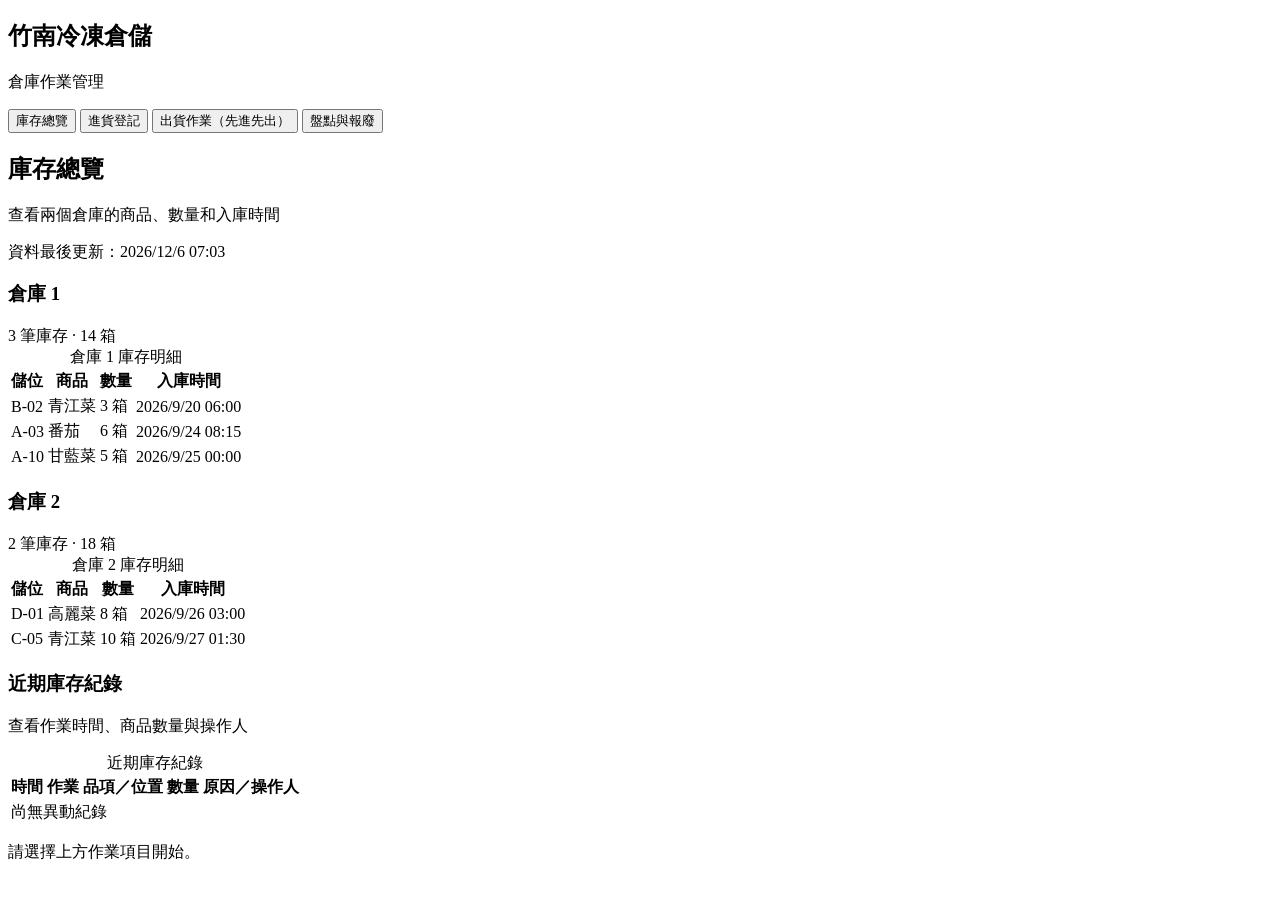
==== fronted/index.html @ 2fd6a646 "fronted1" ====
<!DOCTYPE html>
<html lang="zh-Hant">
<head>
    <meta charset="UTF-8">
    <meta name="viewport" content="width=device-width, initial-scale=1.0">
    <meta name="description" content="竹南冷凍倉儲系統">
    <title>竹南冷凍倉儲系統</title>
    <link rel="stylesheet" href="style.css">
    <script src="app.js" defer></script>
</head>
<body>

    <div>
        <!-- 側邊欄導覽 -->
        <aside aria-label="系統側邊欄">
            <div>
                <h1>竹南冷凍倉儲</h1>
                <p>倉庫作業管理</p>
            </div>
            
            <nav aria-label="主要導覽">
                <button type="button" class="nav-button" data-tab="dashboard" aria-current="page">庫存總覽</button>
                <button type="button" class="nav-button" data-tab="inbound">進貨登記</button>
                <button type="button" class="nav-button" data-tab="outbound">出貨作業（先進先出）</button>
                <button type="button" class="nav-button" data-tab="inventory">盤點與報廢</button>
            </nav>
        </aside>

        <!-- 主要內容區 -->
        <main>
            <!-- 1. 庫存總覽頁面 -->
            <section id="dashboard" class="tab-content" aria-labelledby="dashboard-title">
                <header>
                    <div>
                        <h2 id="dashboard-title">庫存總覽</h2>
                        <p>查看兩個倉庫的商品、數量和入庫時間</p>
                    </div>
                    <p>資料最後更新：<time id="last-updated"></time></p>
                </header>

                <div>
                    <!-- 倉庫 1 -->
                    <section aria-labelledby="warehouse1-title">
                        <div>
                            <h3 id="warehouse1-title">倉庫 1</h3>
                            <span id="warehouse1-summary"></span>
                        </div>
                        <div>
                            <table>
                                <caption class="sr-only">倉庫 1 庫存明細</caption>
                                <thead>
                                    <tr>
                                        <th scope="col">儲位</th>
                                        <th scope="col">商品</th>
                                        <th scope="col">數量</th>
                                        <th scope="col">入庫時間</th>
                                    </tr>
                                </thead>
                                <tbody id="wh1-table"></tbody>
                            </table>
                        </div>
                    </section>

                    <!-- 倉庫 2 -->
                    <section aria-labelledby="warehouse2-title">
                        <div>
                            <h3 id="warehouse2-title">倉庫 2</h3>
                            <span id="warehouse2-summary"></span>
                        </div>
                        <div>
                            <table>
                                <caption class="sr-only">倉庫 2 庫存明細</caption>
                                <thead>
                                    <tr>
                                        <th scope="col">儲位</th>
                                        <th scope="col">商品</th>
                                        <th scope="col">數量</th>
                                        <th scope="col">入庫時間</th>
                                    </tr>
                                </thead>
                                <tbody id="wh2-table"></tbody>
                            </table>
                        </div>
                    </section>
                </div>

                <!-- 近期庫存紀錄 -->
                <section aria-labelledby="activity-title">
                    <h3 id="activity-title">近期庫存紀錄</h3>
                    <p>查看作業時間、商品數量與操作人</p>
                    <div>
                        <table>
                            <caption class="sr-only">近期庫存紀錄</caption>
                            <thead>
                                <tr>
                                    <th scope="col">時間</th>
                                    <th scope="col">作業</th>
                                    <th scope="col">品項／位置</th>
                                    <th scope="col">數量</th>
                                    <th scope="col">原因／操作人</th>
                                </tr>
                            </thead>
                            <tbody id="activity-table"></tbody>
                        </table>
                    </div>
                </section>
            </section>

            <!-- 2. 進貨登記頁面 -->
            <section id="inbound" class="tab-content hidden" aria-labelledby="inbound-title" hidden>
                <header>
                    <h2 id="inbound-title">進貨登記</h2>
                    <p>填寫商品、倉庫、儲位和數量。系統會記錄進貨時間，供出貨排序使用。</p>
                </header>

                <section aria-label="進貨表單">
                    <form id="inbound-form">
                        <div>
                            <div>
                                <label for="in-item">商品名稱</label>
                                <select id="in-item" name="item" required>
                                    <option value="甘藍菜">甘藍菜</option>
                                    <option value="青江菜">青江菜</option>
                                    <option value="高麗菜">高麗菜</option>
                                    <option value="番茄">番茄</option>
                                </select>
                            </div>
                            <div>
                                <label for="in-wh">存放倉庫</label>
                                <select id="in-wh" name="warehouse" required>
                                    <option value="1">倉庫 1</option>
                                    <option value="2">倉庫 2</option>
                                </select>
                            </div>
                            <div>
                                <label for="in-bin">儲位</label>
                                <input id="in-bin" name="bin" type="text" placeholder="例如：A-01" maxlength="20" required>
                            </div>
                            <div>
                                <label for="in-qty">進貨數量（箱）</label>
                                <input id="in-qty" name="quantity" type="number" min="1" step="1" value="2" required>
                            </div>
                            <div>
                                <label for="in-operator">操作人</label>
                                <input id="in-operator" name="operator" type="text" value="" placeholder="請輸入姓名" maxlength="60" required>
                            </div>
                        </div>
                        <p>系統會在確認進貨時自動記錄時間，作為先進先出的排序依據。</p>
                        <button type="submit">確認進貨</button>
                    </form>
                </section>
            </section>

            <!-- 3. 出貨作業頁面 -->
            <section id="outbound" class="tab-content hidden" aria-labelledby="outbound-title" hidden>
                <header>
                    <h2 id="outbound-title">出貨作業（先進先出）</h2>
                    <p>先出貨較早進貨的商品。若數量不足，系統會接著從下一筆庫存扣除。</p>
                </header>

                <section aria-label="出貨表單">
                    <form id="outbound-form">
                        <div>
                            <label for="out-item">請選擇出貨品項</label>
                            <select id="out-item" name="item" required>
                                <option value="">— 請選擇蔬菜 —</option>
                            </select>
                        </div>

                        <div id="fifo-suggestion" aria-live="polite">
                            <h3>建議先取用</h3>
                            <p>入庫時間：<strong id="fifo-date"></strong></p>
                            <p>倉庫 <strong id="fifo-wh"></strong>　儲位 <strong id="fifo-bin"></strong></p>
                            <p>這筆庫存可用：<strong id="fifo-qty"></strong> 箱</p>
                            <p id="fifo-allocation"></p>
                        </div>

                        <p id="no-stock-msg" role="status">目前沒有可出貨的庫存。</p>

                        <div>
                            <div>
                                <label for="out-qty">出貨數量（箱）</label>
                                <input id="out-qty" name="quantity" type="number" min="1" step="1" required>
                            </div>
                            <div>
                                <label for="out-operator">操作人</label>
                                <input id="out-operator" name="operator" type="text" value="" placeholder="請輸入姓名" maxlength="60" required>
                            </div>
                        </div>

                        <button id="out-submit" type="submit">確認出貨並扣除庫存</button>
                    </form>
                </section>
            </section>

            <!-- 4. 盤點與報廢頁面 -->
            <section id="inventory" class="tab-content hidden" aria-labelledby="inventory-title" hidden>
                <header>
                    <h2 id="inventory-title">盤點與報廢</h2>
                    <p>選擇倉庫與商品，核對實際數量。若有短少，請選擇原因並記錄。</p>
                </header>

                <section aria-label="盤點與報廢清單">
                    <div>
                        <label for="inv-wh-select">切換盤點倉庫</label>
                        <select id="inv-wh-select">
                            <option value="1">倉庫 1</option>
                            <option value="2">倉庫 2</option>
                        </select>
                    </div>
                    <div>
                        <table>
                            <caption class="sr-only">庫存盤點與報廢表</caption>
                            <thead>
                                <tr>
                                    <th scope="col">儲位</th>
                                    <th scope="col">商品</th>
                                    <th scope="col">系統記錄數量</th>
                                    <th scope="col">實際可用數量</th>
                                    <th scope="col">差異／報廢原因</th>
                                    <th scope="col">操作人</th>
                                    <th scope="col">操作</th>
                                </tr>
                            </thead>
                            <tbody id="inv-table"></tbody>
                        </table>
                    </div>
                </section>
            </section>

            <!-- 系統狀態提示 -->
            <p id="app-status" role="status" aria-live="polite">請選擇上方作業項目開始。</p>
        </main>
    </div>

</body>
</html>
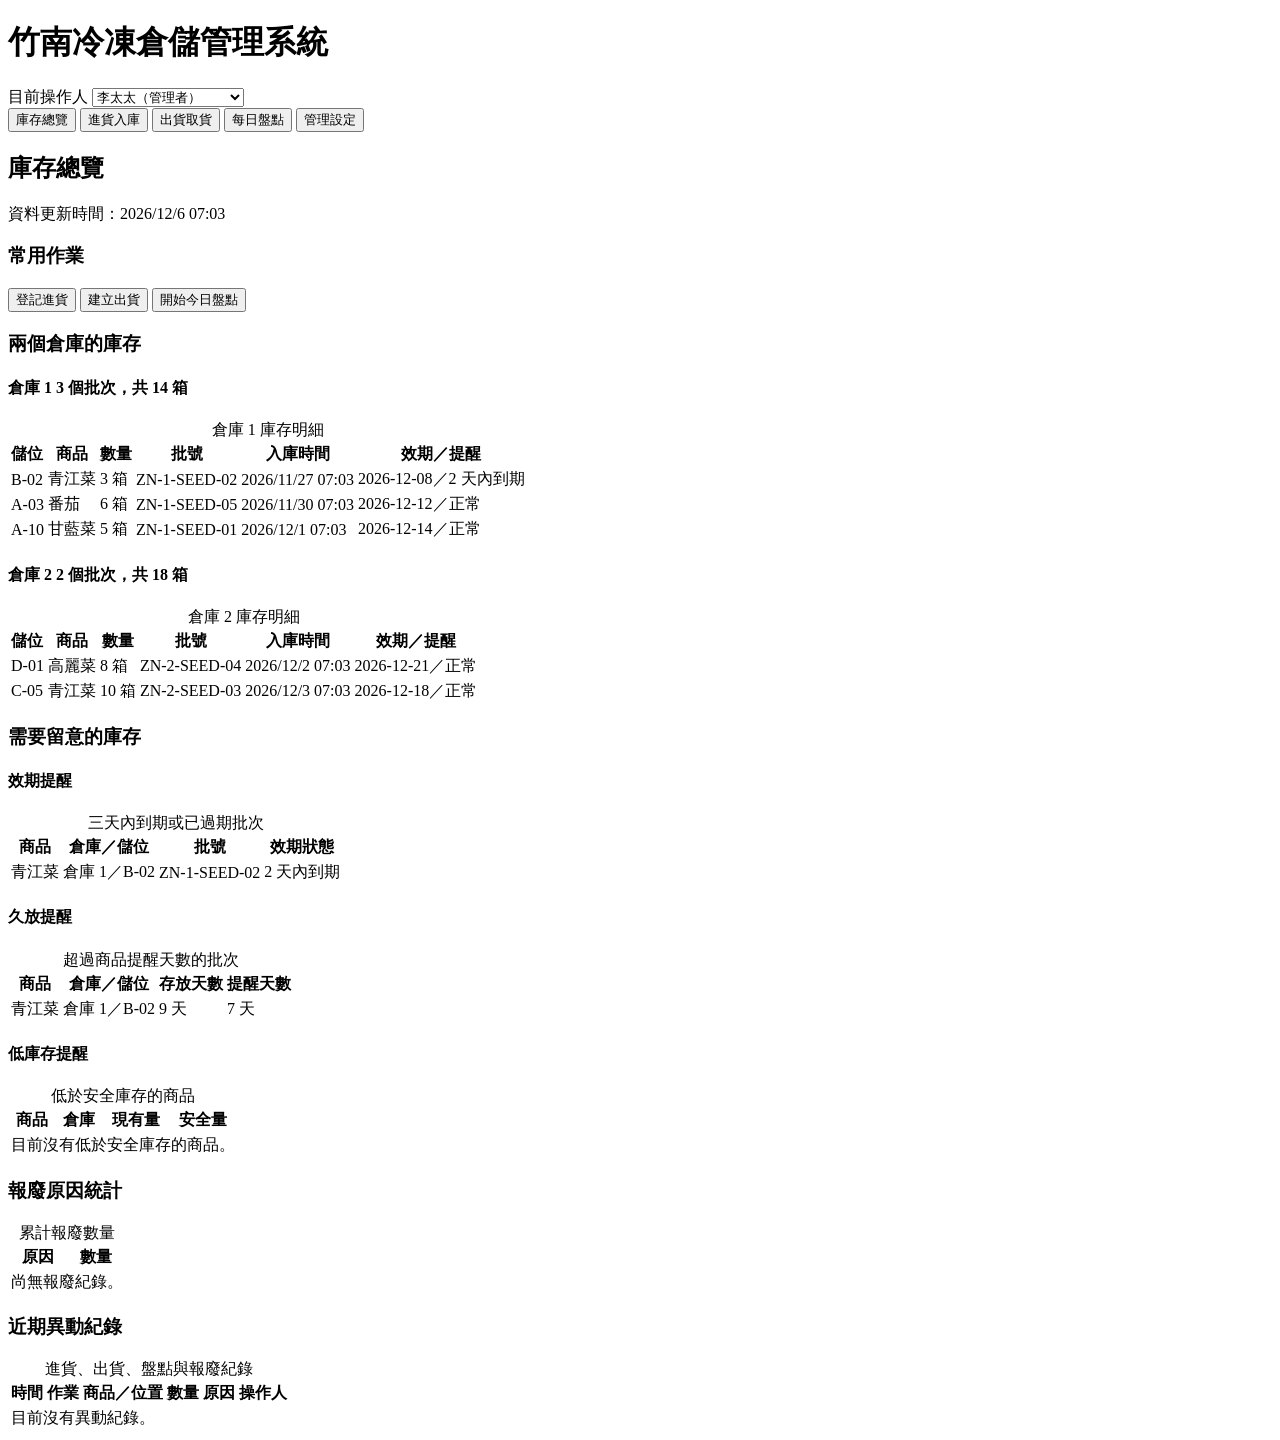
==== commit 0edab79e: "增加功能" ====
--- a/fronted/index.html
+++ b/fronted/index.html
@@ -3,235 +3,169 @@
 <head>
     <meta charset="UTF-8">
     <meta name="viewport" content="width=device-width, initial-scale=1.0">
-    <meta name="description" content="竹南冷凍倉儲系統">
-    <title>竹南冷凍倉儲系統</title>
-    <link rel="stylesheet" href="style.css">
+    <meta name="description" content="竹南冷凍倉儲管理系統">
+    <title>竹南冷凍倉儲管理系統</title>
     <script src="app.js" defer></script>
 </head>
 <body>
+    <header>
+        <h1>竹南冷凍倉儲管理系統</h1>
+        <label for="current-operator">目前操作人</label>
+        <select id="current-operator" required></select>
+    </header>
 
-    <div>
-        <!-- 側邊欄導覽 -->
-        <aside aria-label="系統側邊欄">
-            <div>
-                <h1>竹南冷凍倉儲</h1>
-                <p>倉庫作業管理</p>
-            </div>
-            
-            <nav aria-label="主要導覽">
-                <button type="button" class="nav-button" data-tab="dashboard" aria-current="page">庫存總覽</button>
-                <button type="button" class="nav-button" data-tab="inbound">進貨登記</button>
-                <button type="button" class="nav-button" data-tab="outbound">出貨作業（先進先出）</button>
-                <button type="button" class="nav-button" data-tab="inventory">盤點與報廢</button>
-            </nav>
-        </aside>
+    <nav aria-label="主要功能">
+        <button type="button" data-tab="dashboard" aria-current="page">庫存總覽</button>
+        <button type="button" data-tab="inbound">進貨入庫</button>
+        <button type="button" data-tab="outbound">出貨取貨</button>
+        <button type="button" data-tab="stocktake">每日盤點</button>
+        <button type="button" data-tab="management">管理設定</button>
+    </nav>
 
-        <!-- 主要內容區 -->
-        <main>
-            <!-- 1. 庫存總覽頁面 -->
-            <section id="dashboard" class="tab-content" aria-labelledby="dashboard-title">
-                <header>
-                    <div>
-                        <h2 id="dashboard-title">庫存總覽</h2>
-                        <p>查看兩個倉庫的商品、數量和入庫時間</p>
-                    </div>
-                    <p>資料最後更新：<time id="last-updated"></time></p>
-                </header>
+    <main>
+        <section id="dashboard" data-panel aria-labelledby="dashboard-title">
+            <header>
+                <h2 id="dashboard-title">庫存總覽</h2>
+                <p>資料更新時間：<time id="last-updated"></time></p>
+            </header>
+            <!-- 讓操作人從首頁直接進入主要工作，降低找錯頁或忘記登記的機會。 -->
+            <section aria-labelledby="quick-title">
+                <h3 id="quick-title">常用作業</h3>
+                <button type="button" data-open-tab="inbound">登記進貨</button>
+                <button type="button" data-open-tab="outbound">建立出貨</button>
+                <button type="button" data-open-tab="stocktake">開始今日盤點</button>
+            </section>
+            <section aria-labelledby="stock-summary-title">
+                <h3 id="stock-summary-title">兩個倉庫的庫存</h3>
+                <h4>倉庫 1 <span id="warehouse1-summary"></span></h4>
+                <table>
+                    <caption>倉庫 1 庫存明細</caption>
+                    <thead><tr><th scope="col">儲位</th><th scope="col">商品</th><th scope="col">數量</th><th scope="col">批號</th><th scope="col">入庫時間</th><th scope="col">效期／提醒</th></tr></thead>
+                    <tbody id="warehouse1-table"></tbody>
+                </table>
+                <h4>倉庫 2 <span id="warehouse2-summary"></span></h4>
+                <table>
+                    <caption>倉庫 2 庫存明細</caption>
+                    <thead><tr><th scope="col">儲位</th><th scope="col">商品</th><th scope="col">數量</th><th scope="col">批號</th><th scope="col">入庫時間</th><th scope="col">效期／提醒</th></tr></thead>
+                    <tbody id="warehouse2-table"></tbody>
+                </table>
+            </section>
+            <!-- 效期、久放及安全庫存提醒 -->
+            <section aria-labelledby="alerts-title">
+                <h3 id="alerts-title">需要留意的庫存</h3>
+                <h4>效期提醒</h4>
+                <table><caption>三天內到期或已過期批次</caption><thead><tr><th scope="col">商品</th><th scope="col">倉庫／儲位</th><th scope="col">批號</th><th scope="col">效期狀態</th></tr></thead><tbody id="expiry-alert-table"></tbody></table>
+                <h4>久放提醒</h4>
+                <table><caption>超過商品提醒天數的批次</caption><thead><tr><th scope="col">商品</th><th scope="col">倉庫／儲位</th><th scope="col">存放天數</th><th scope="col">提醒天數</th></tr></thead><tbody id="aging-alert-table"></tbody></table>
+                <h4>低庫存提醒</h4>
+                <table><caption>低於安全庫存的商品</caption><thead><tr><th scope="col">商品</th><th scope="col">倉庫</th><th scope="col">現有量</th><th scope="col">安全量</th></tr></thead><tbody id="safety-alert-table"></tbody></table>
+            </section>
+            <!-- 統計報廢原因，幫助管理者了解損耗來源 -->
+            <section aria-labelledby="waste-summary-title">
+                <h3 id="waste-summary-title">報廢原因統計</h3>
+                <table><caption>累計報廢數量</caption><thead><tr><th scope="col">原因</th><th scope="col">數量</th></tr></thead><tbody id="waste-table"></tbody></table>
+            </section>
+            <!-- 原版近期紀錄保留。 -->
+            <section aria-labelledby="activity-title">
+                <h3 id="activity-title">近期異動紀錄</h3>
+                <table><caption>進貨、出貨、盤點與報廢紀錄</caption><thead><tr><th scope="col">時間</th><th scope="col">作業</th><th scope="col">商品／位置</th><th scope="col">數量</th><th scope="col">原因</th><th scope="col">操作人</th></tr></thead><tbody id="activity-table"></tbody></table>
+            </section>
+        </section>
 
-                <div>
-                    <!-- 倉庫 1 -->
-                    <section aria-labelledby="warehouse1-title">
-                        <div>
-                            <h3 id="warehouse1-title">倉庫 1</h3>
-                            <span id="warehouse1-summary"></span>
-                        </div>
-                        <div>
-                            <table>
-                                <caption class="sr-only">倉庫 1 庫存明細</caption>
-                                <thead>
-                                    <tr>
-                                        <th scope="col">儲位</th>
-                                        <th scope="col">商品</th>
-                                        <th scope="col">數量</th>
-                                        <th scope="col">入庫時間</th>
-                                    </tr>
-                                </thead>
-                                <tbody id="wh1-table"></tbody>
-                            </table>
-                        </div>
-                    </section>
+        <!-- 入庫須在實際點收與儲位確認後完成。掃碼用文字代碼模擬，實機條碼掃描器可輸入相同代碼。 -->
+        <section id="inbound" data-panel aria-labelledby="inbound-title" hidden>
+            <header><h2 id="inbound-title">進貨入庫</h2><p>先建立收貨資料，再核對儲位並逐箱登記；完成前不增加庫存。</p></header>
+            <!-- [BACKEND MUST｜中：1–3 人日] 正式版需以 API 建立收貨工作、由伺服器記錄入庫時間，並產生／列印每箱標籤；庫存只在掃描確認成功後入帳。 -->
+            <form id="inbound-form">
+                <p><label for="in-item">商品名稱</label><input id="in-item" name="item" list="product-options" maxlength="80" required><datalist id="product-options"></datalist></p>
+                <p><label for="in-warehouse">存放倉庫</label><select id="in-warehouse" name="warehouse"><option value="1">倉庫 1</option><option value="2">倉庫 2</option></select></p>
+                <p><label for="in-bin">儲位</label><input id="in-bin" name="bin" maxlength="20" placeholder="例如 A-01" required></p>
+                <p><label for="in-quantity">預計入庫箱數</label><input id="in-quantity" name="quantity" type="number" min="1" step="1" value="2" required></p>
+                <p><label for="in-expiry">有效期限（選填）</label><input id="in-expiry" name="expiryDate" type="date"></p>
+                <button type="submit">建立收貨工作與箱標籤</button>
+            </form>
+            <section aria-labelledby="inbound-scan-title">
+                <h3 id="inbound-scan-title">入庫核對</h3>
+                <p>展示時可手動輸入代碼；實際 PDA 條碼掃描器會將掃描結果輸入欄位。</p>
+                <p>本次批號：<output id="inbound-lot">尚未建立</output></p>
+                <p>儲位代碼：<output id="inbound-location-code">—</output></p>
+                <p><label for="in-scan-location">掃描儲位代碼</label><input id="in-scan-location" autocomplete="off"></p>
+                <button id="in-verify-location" type="button" disabled>核對儲位</button>
+                <p><label for="in-scan-crate">掃描本箱條碼</label><input id="in-scan-crate" autocomplete="off"></p>
+                <button id="in-scan-crate-button" type="button" disabled>登記此箱</button>
+                <p id="inbound-progress" role="status">尚未建立收貨工作。</p>
+                <ul id="inbound-crate-codes"></ul>
+                <button id="inbound-confirm" type="button" disabled>確認入庫並更新庫存</button>
+                <button id="inbound-cancel" type="button" disabled>取消收貨工作</button>
+            </section>
+        </section>
 
-                    <!-- 倉庫 2 -->
-                    <section aria-labelledby="warehouse2-title">
-                        <div>
-                            <h3 id="warehouse2-title">倉庫 2</h3>
-                            <span id="warehouse2-summary"></span>
-                        </div>
-                        <div>
-                            <table>
-                                <caption class="sr-only">倉庫 2 庫存明細</caption>
-                                <thead>
-                                    <tr>
-                                        <th scope="col">儲位</th>
-                                        <th scope="col">商品</th>
-                                        <th scope="col">數量</th>
-                                        <th scope="col">入庫時間</th>
-                                    </tr>
-                                </thead>
-                                <tbody id="wh2-table"></tbody>
-                            </table>
-                        </div>
-                    </section>
-                </div>
+        <!-- [CORE MUST｜NO3 FIFO] 系統找出最早批次及位置；確認前逐箱核對，完成後扣除同批庫存。 -->
+        <section id="outbound" data-panel aria-labelledby="outbound-title" hidden>
+            <header><h2 id="outbound-title">出貨取貨</h2><p>建立取貨工作後，依畫面指示掃描儲位及每一箱蔬果。</p></header>
+            <!-- [BACKEND MUST｜大：3–5+ 人日] 出貨需求與 FIFO 批次須由後端原子保留；庫存不足、重複掃描或批次不符時拒絕出庫並記錄交易。 -->
+            <form id="outbound-form">
+                <p><label for="out-item">商品</label><select id="out-item" name="item" required><option value="">請選擇商品</option></select></p>
+                <p><label for="out-quantity">出貨箱數</label><input id="out-quantity" name="quantity" type="number" min="1" step="1" required></p>
+                <button type="submit">建立 FIFO 取貨工作</button>
+            </form>
+            <section aria-labelledby="pick-plan-title">
+                <h3 id="pick-plan-title">FIFO 取貨順序</h3>
+                <table><caption>由最早入庫批次開始</caption><thead><tr><th scope="col">順序</th><th scope="col">倉庫／儲位</th><th scope="col">批號／入庫時間</th><th scope="col">需取箱數</th><th scope="col">已掃箱數</th></tr></thead><tbody id="pick-plan-table"></tbody></table>
+                <p id="pick-next-instruction" role="status">尚未建立取貨工作。</p>
+            </section>
+            <section aria-labelledby="outbound-scan-title">
+                <h3 id="outbound-scan-title">取貨掃描確認</h3>
+                <p><label for="out-scan-location">掃描目前儲位代碼</label><input id="out-scan-location" autocomplete="off"></p>
+                <button id="out-verify-location" type="button" disabled>核對儲位</button>
+                <p><label for="out-scan-crate">掃描實際取出的箱條碼</label><input id="out-scan-crate" autocomplete="off"></p>
+                <button id="out-scan-crate-button" type="button" disabled>登記取出此箱</button>
+                <p id="outbound-progress" role="status">請先建立取貨工作。</p>
+                <ul id="outbound-scanned-list"></ul>
+                <button id="outbound-confirm" type="button" disabled>確認出庫並同步庫存</button>
+                <button id="outbound-cancel" type="button" disabled>取消取貨工作</button>
+            </section>
+        </section>
 
-                <!-- 近期庫存紀錄 -->
-                <section aria-labelledby="activity-title">
-                    <h3 id="activity-title">近期庫存紀錄</h3>
-                    <p>查看作業時間、商品數量與操作人</p>
-                    <div>
-                        <table>
-                            <caption class="sr-only">近期庫存紀錄</caption>
-                            <thead>
-                                <tr>
-                                    <th scope="col">時間</th>
-                                    <th scope="col">作業</th>
-                                    <th scope="col">品項／位置</th>
-                                    <th scope="col">數量</th>
-                                    <th scope="col">原因／操作人</th>
-                                </tr>
-                            </thead>
-                            <tbody id="activity-table"></tbody>
-                        </table>
-                    </div>
-                </section>
-            </section>
+        <!-- [CORE MUST｜NO2 每日盤點] 逐儲位核對實際數量、記錄差異原因並顯示今日完成進度。 -->
+        <section id="stocktake" data-panel aria-labelledby="stocktake-title" hidden>
+            <header><h2 id="stocktake-title">每日盤點</h2><p>建議每天完成一次。逐筆核對現場箱數；腐爛或短少請選擇原因。</p></header>
+            <!-- [BACKEND MUST] 每日盤點結果需保存日期、儲位、盤點人、盤點前後數量及原因；支援進度與未完成清單。 -->
+            <p>盤點日期：<time id="stocktake-date"></time></p>
+            <p id="stocktake-progress" role="status"></p>
+            <label for="count-warehouse">倉庫</label><select id="count-warehouse"><option value="all">全部倉庫</option><option value="1">倉庫 1</option><option value="2">倉庫 2</option></select>
+            <label for="count-search">搜尋商品／儲位</label><input id="count-search" type="search" placeholder="輸入關鍵字">
+            <table><caption>今日盤點清單</caption><thead><tr><th scope="col">狀態</th><th scope="col">倉庫／儲位</th><th scope="col">商品／批號</th><th scope="col">系統數量</th><th scope="col">實際數量</th><th scope="col">差異原因</th><th scope="col">操作</th></tr></thead><tbody id="count-table"></tbody></table>
+        </section>
 
-            <!-- 2. 進貨登記頁面 -->
-            <section id="inbound" class="tab-content hidden" aria-labelledby="inbound-title" hidden>
-                <header>
-                    <h2 id="inbound-title">進貨登記</h2>
-                    <p>填寫商品、倉庫、儲位和數量。系統會記錄進貨時間，供出貨排序使用。</p>
-                </header>
-
-                <section aria-label="進貨表單">
-                    <form id="inbound-form">
-                        <div>
-                            <div>
-                                <label for="in-item">商品名稱</label>
-                                <select id="in-item" name="item" required>
-                                    <option value="甘藍菜">甘藍菜</option>
-                                    <option value="青江菜">青江菜</option>
-                                    <option value="高麗菜">高麗菜</option>
-                                    <option value="番茄">番茄</option>
-                                </select>
-                            </div>
-                            <div>
-                                <label for="in-wh">存放倉庫</label>
-                                <select id="in-wh" name="warehouse" required>
-                                    <option value="1">倉庫 1</option>
-                                    <option value="2">倉庫 2</option>
-                                </select>
-                            </div>
-                            <div>
-                                <label for="in-bin">儲位</label>
-                                <input id="in-bin" name="bin" type="text" placeholder="例如：A-01" maxlength="20" required>
-                            </div>
-                            <div>
-                                <label for="in-qty">進貨數量（箱）</label>
-                                <input id="in-qty" name="quantity" type="number" min="1" step="1" value="2" required>
-                            </div>
-                            <div>
-                                <label for="in-operator">操作人</label>
-                                <input id="in-operator" name="operator" type="text" value="" placeholder="請輸入姓名" maxlength="60" required>
-                            </div>
-                        </div>
-                        <p>系統會在確認進貨時自動記錄時間，作為先進先出的排序依據。</p>
-                        <button type="submit">確認進貨</button>
-                    </form>
-                </section>
-            </section>
-
-            <!-- 3. 出貨作業頁面 -->
-            <section id="outbound" class="tab-content hidden" aria-labelledby="outbound-title" hidden>
-                <header>
-                    <h2 id="outbound-title">出貨作業（先進先出）</h2>
-                    <p>先出貨較早進貨的商品。若數量不足，系統會接著從下一筆庫存扣除。</p>
-                </header>
-
-                <section aria-label="出貨表單">
-                    <form id="outbound-form">
-                        <div>
-                            <label for="out-item">請選擇出貨品項</label>
-                            <select id="out-item" name="item" required>
-                                <option value="">— 請選擇蔬菜 —</option>
-                            </select>
-                        </div>
-
-                        <div id="fifo-suggestion" aria-live="polite">
-                            <h3>建議先取用</h3>
-                            <p>入庫時間：<strong id="fifo-date"></strong></p>
-                            <p>倉庫 <strong id="fifo-wh"></strong>　儲位 <strong id="fifo-bin"></strong></p>
-                            <p>這筆庫存可用：<strong id="fifo-qty"></strong> 箱</p>
-                            <p id="fifo-allocation"></p>
-                        </div>
-
-                        <p id="no-stock-msg" role="status">目前沒有可出貨的庫存。</p>
-
-                        <div>
-                            <div>
-                                <label for="out-qty">出貨數量（箱）</label>
-                                <input id="out-qty" name="quantity" type="number" min="1" step="1" required>
-                            </div>
-                            <div>
-                                <label for="out-operator">操作人</label>
-                                <input id="out-operator" name="operator" type="text" value="" placeholder="請輸入姓名" maxlength="60" required>
-                            </div>
-                        </div>
-
-                        <button id="out-submit" type="submit">確認出貨並扣除庫存</button>
-                    </form>
-                </section>
-            </section>
-
-            <!-- 4. 盤點與報廢頁面 -->
-            <section id="inventory" class="tab-content hidden" aria-labelledby="inventory-title" hidden>
-                <header>
-                    <h2 id="inventory-title">盤點與報廢</h2>
-                    <p>選擇倉庫與商品，核對實際數量。若有短少，請選擇原因並記錄。</p>
-                </header>
-
-                <section aria-label="盤點與報廢清單">
-                    <div>
-                        <label for="inv-wh-select">切換盤點倉庫</label>
-                        <select id="inv-wh-select">
-                            <option value="1">倉庫 1</option>
-                            <option value="2">倉庫 2</option>
-                        </select>
-                    </div>
-                    <div>
-                        <table>
-                            <caption class="sr-only">庫存盤點與報廢表</caption>
-                            <thead>
-                                <tr>
-                                    <th scope="col">儲位</th>
-                                    <th scope="col">商品</th>
-                                    <th scope="col">系統記錄數量</th>
-                                    <th scope="col">實際可用數量</th>
-                                    <th scope="col">差異／報廢原因</th>
-                                    <th scope="col">操作人</th>
-                                    <th scope="col">操作</th>
-                                </tr>
-                            </thead>
-                            <tbody id="inv-table"></tbody>
-                        </table>
-                    </div>
-                </section>
-            </section>
-
-            <!-- 系統狀態提示 -->
-            <p id="app-status" role="status" aria-live="polite">請選擇上方作業項目開始。</p>
-        </main>
-    </div>
-
+        <!-- [BACKEND] 正式版須保存安全水位、久放門檻並提供共用查詢；報廢統計可由異動 API 彙總。 -->
+        <section id="management" data-panel aria-labelledby="management-title" hidden>
+            <header><h2 id="management-title">管理設定</h2><p>以下是管理加分項目，可依專案時間完成。</p></header>
+            <form id="safety-form">
+                <h3>安全庫存</h3>
+                <label for="safety-item">商品</label><input id="safety-item" list="product-options" required>
+                <label for="safety-wh">倉庫</label><select id="safety-wh"><option value="1">倉庫 1</option><option value="2">倉庫 2</option></select>
+                <label for="safety-qty">低於此箱數時提醒</label><input id="safety-qty" type="number" min="0" step="1" required>
+                <button type="submit">儲存安全庫存</button>
+            </form>
+            <form id="aging-form">
+                <h3>久放提醒</h3>
+                <label for="aging-item">商品</label><input id="aging-item" list="product-options" required>
+                <label for="aging-days">存放幾天後提醒</label><input id="aging-days" type="number" min="1" step="1" required>
+                <button type="submit">儲存提醒天數</button>
+            </form>
+            <!-- [BACKEND OPTIONAL] 若採用正式帳號管理，需登入驗證及伺服器端角色權限；本頁人員名單僅供展示。 -->
+            <form id="user-form">
+                <h3>人員名單</h3>
+                <label for="user-name">姓名</label><input id="user-name" maxlength="60" required>
+                <label for="user-role">角色</label><select id="user-role"><option value="manager">管理者</option><option value="warehouse">倉管人員</option></select>
+                <button type="submit">新增人員</button>
+            </form>
+            <table><caption>人員名單</caption><thead><tr><th scope="col">姓名</th><th scope="col">角色</th></tr></thead><tbody id="user-table"></tbody></table>
+        </section>
+    </main>
+    <footer>
+        <!-- [BACKEND MUST｜NO1] 正式版須連共用資料庫；若員工可能繞過登記，須整合銷售流程或現場掃碼。僅有前端確認鈕無法偵測未登記的實體搬運。 -->
+    </footer>
 </body>
-</html>+</html>
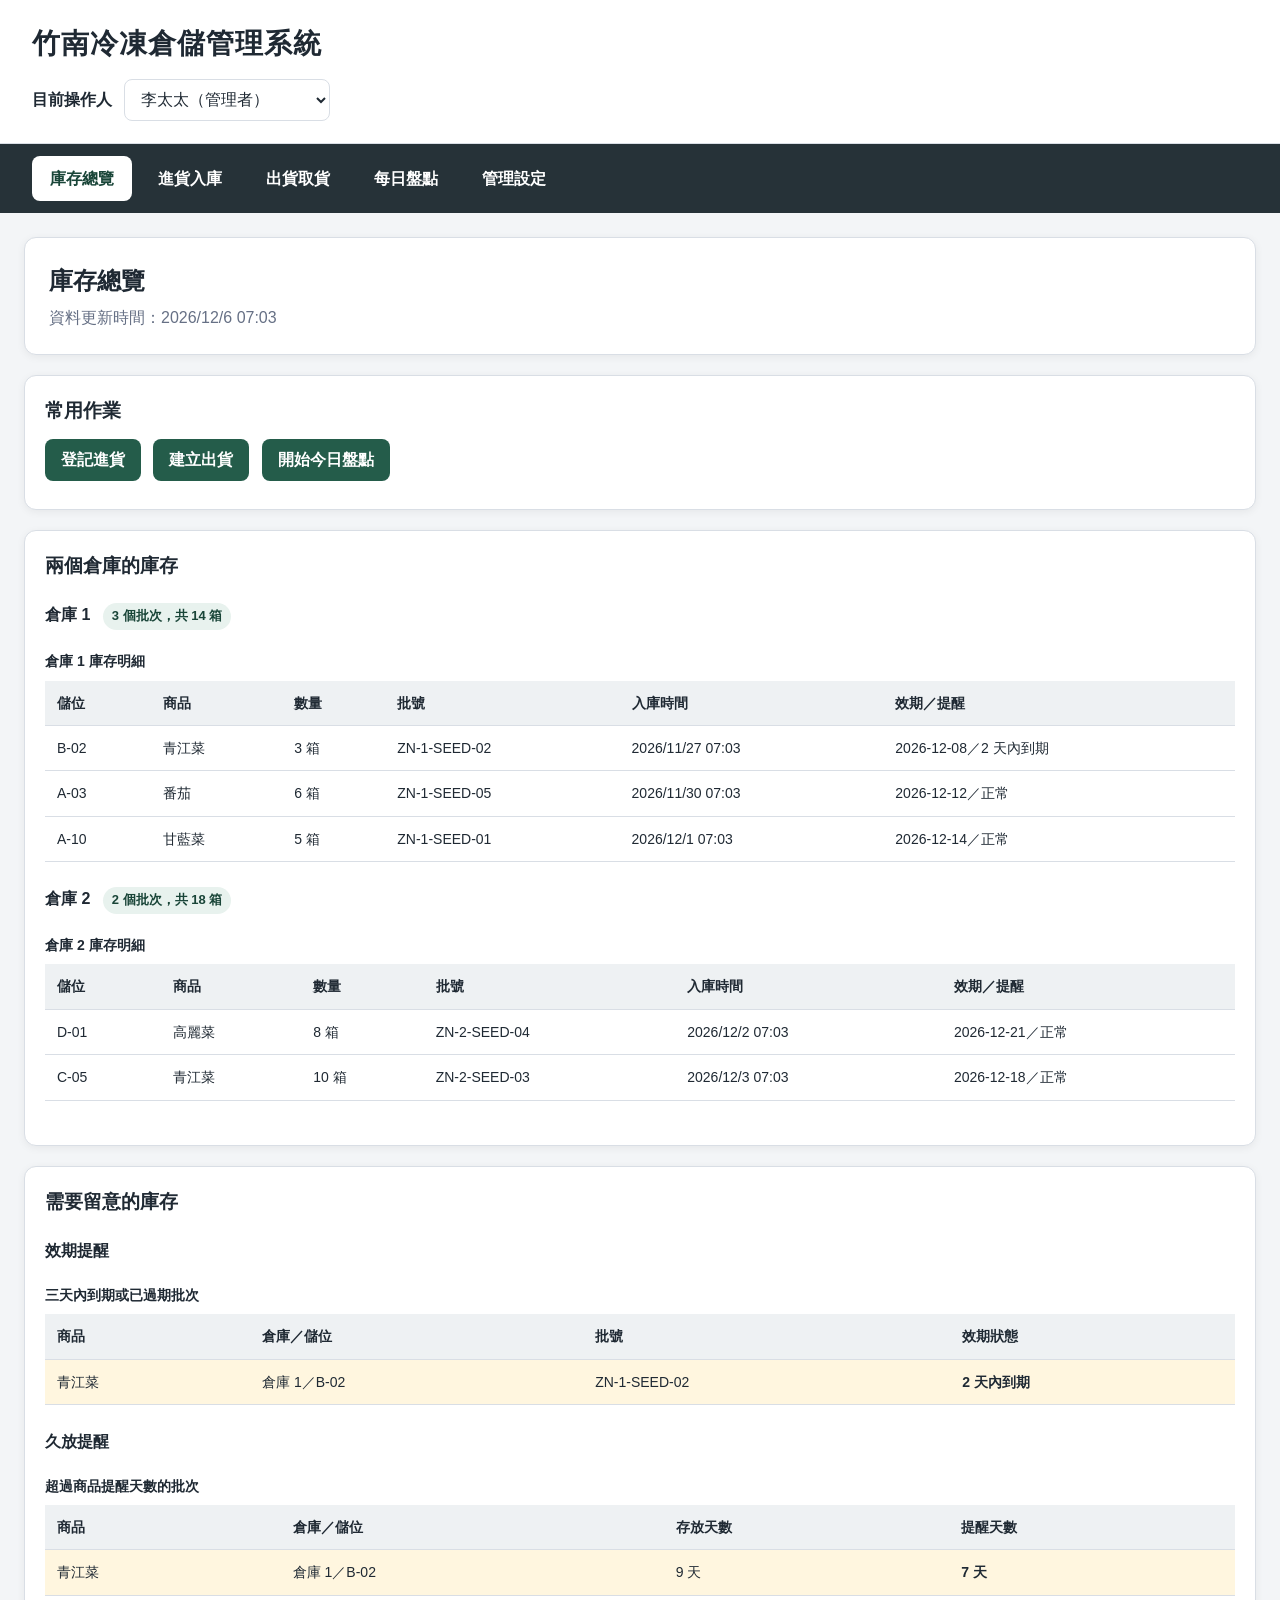
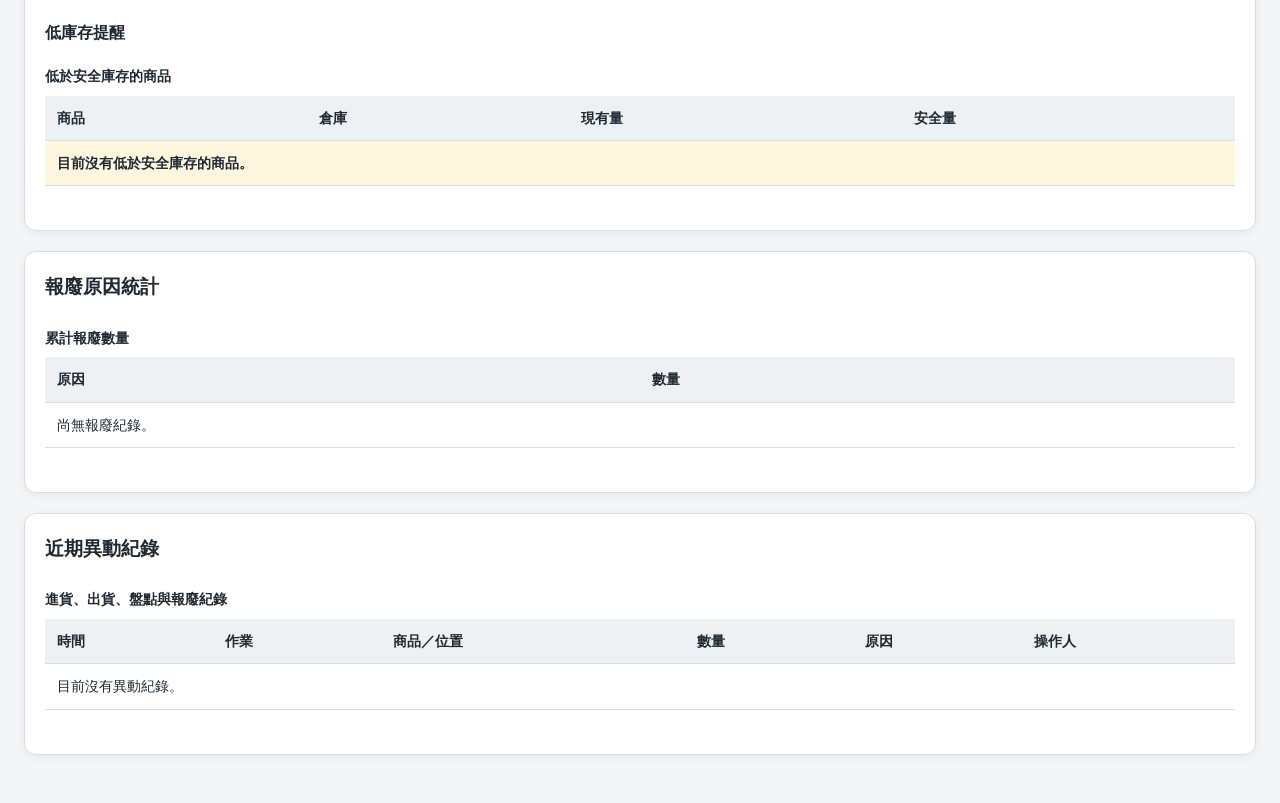
==== commit 6cc0eaea: "Update frontend styling" ====
--- a/fronted/index.html
+++ b/fronted/index.html
@@ -5,6 +5,7 @@
     <meta name="viewport" content="width=device-width, initial-scale=1.0">
     <meta name="description" content="竹南冷凍倉儲管理系統">
     <title>竹南冷凍倉儲管理系統</title>
+    <link rel="stylesheet" href="style.css">
     <script src="app.js" defer></script>
 </head>
 <body>
--- a/fronted/style.css
+++ b/fronted/style.css
@@ -0,0 +1,490 @@
+/* ================================
+   竹南冷凍倉儲管理系統
+   Frontend UI - 第 3 組
+   ================================ */
+
+* {
+    box-sizing: border-box;
+}
+
+:root {
+    --bg: #f3f5f7;
+    --surface: #ffffff;
+    --surface-soft: #f8fafb;
+    --text: #1f2933;
+    --text-light: #667085;
+    --border: #d9dee5;
+    --primary: #245c4a;
+    --primary-dark: #194538;
+    --primary-light: #e8f2ee;
+    --warning: #b7791f;
+    --warning-light: #fff6df;
+    --danger: #b42318;
+    --danger-light: #fff0ee;
+    --success: #18794e;
+    --success-light: #eaf7f0;
+    --radius: 12px;
+    --shadow: 0 2px 8px rgba(0, 0, 0, 0.06);
+}
+
+body {
+    margin: 0;
+    background: var(--bg);
+    color: var(--text);
+    font-family:
+        "Noto Sans TC",
+        "Microsoft JhengHei",
+        Arial,
+        sans-serif;
+    line-height: 1.6;
+}
+
+/* ================================
+   Header
+   ================================ */
+
+body > header,
+main > section > header {
+    background: var(--surface);
+}
+
+body > header {
+    padding: 22px 32px;
+    border-bottom: 1px solid var(--border);
+}
+
+body > header h1 {
+    margin: 0 0 12px;
+    font-size: 28px;
+    font-weight: 700;
+    letter-spacing: 1px;
+}
+
+body > header label {
+    font-weight: 600;
+    margin-right: 8px;
+}
+
+/* ================================
+   Form controls
+   ================================ */
+
+input,
+select,
+button {
+    font: inherit;
+}
+
+input,
+select {
+    min-height: 42px;
+    padding: 8px 12px;
+    border: 1px solid var(--border);
+    border-radius: 8px;
+    background: #fff;
+    color: var(--text);
+}
+
+input:focus,
+select:focus,
+button:focus-visible {
+    outline: 3px solid rgba(36, 92, 74, 0.2);
+    outline-offset: 2px;
+}
+
+button {
+    min-height: 42px;
+    padding: 8px 16px;
+    border: 0;
+    border-radius: 8px;
+    background: var(--primary);
+    color: #fff;
+    font-weight: 600;
+    cursor: pointer;
+    transition:
+        background 0.15s ease,
+        transform 0.1s ease;
+}
+
+button:hover {
+    background: var(--primary-dark);
+}
+
+button:active {
+    transform: translateY(1px);
+}
+
+button:disabled {
+    background: #b8bec5;
+    cursor: not-allowed;
+    transform: none;
+}
+
+/* ================================
+   Navigation
+   ================================ */
+
+nav {
+    display: flex;
+    gap: 8px;
+    padding: 12px 32px;
+    background: #263238;
+    overflow-x: auto;
+}
+
+nav button {
+    flex: 0 0 auto;
+    background: transparent;
+    color: #ffffff;
+    border-radius: 8px;
+    padding: 10px 18px;
+}
+
+nav button:hover {
+    background: rgba(255, 255, 255, 0.12);
+}
+
+nav button[aria-current="page"] {
+    background: #ffffff;
+    color: var(--primary-dark);
+}
+
+/* ================================
+   Main layout
+   ================================ */
+
+main {
+    width: min(1400px, calc(100% - 48px));
+    margin: 24px auto 48px;
+}
+
+main > section[data-panel] {
+    display: block;
+}
+
+main > section[data-panel][hidden] {
+    display: none;
+}
+
+main > section > header {
+    padding: 24px;
+    margin-bottom: 20px;
+    border: 1px solid var(--border);
+    border-radius: var(--radius);
+    box-shadow: var(--shadow);
+}
+
+main > section > header h2 {
+    margin: 0 0 4px;
+    font-size: 24px;
+}
+
+main > section > header p {
+    margin: 0;
+    color: var(--text-light);
+}
+
+/* ================================
+   Section cards
+   ================================ */
+
+main section section {
+    background: var(--surface);
+    border: 1px solid var(--border);
+    border-radius: var(--radius);
+    padding: 20px;
+    margin-bottom: 20px;
+    box-shadow: var(--shadow);
+}
+
+main section section h3 {
+    margin-top: 0;
+    margin-bottom: 16px;
+    font-size: 19px;
+}
+
+main section section h4 {
+    margin-bottom: 10px;
+}
+
+/* ================================
+   Quick actions
+   ================================ */
+
+#quick-title {
+    margin-bottom: 12px;
+}
+
+#quick-title + button,
+#quick-title + button + button,
+#quick-title + button + button + button {
+    margin-right: 8px;
+    margin-bottom: 8px;
+}
+
+/* ================================
+   Tables
+   ================================ */
+
+table {
+    width: 100%;
+    border-collapse: collapse;
+    margin: 12px 0 24px;
+    background: var(--surface);
+    font-size: 14px;
+}
+
+caption {
+    text-align: left;
+    padding: 8px 0;
+    font-weight: 700;
+    color: var(--text);
+}
+
+th,
+td {
+    padding: 11px 12px;
+    border-bottom: 1px solid var(--border);
+    text-align: left;
+    vertical-align: middle;
+}
+
+th {
+    background: #eef1f3;
+    font-weight: 700;
+    white-space: nowrap;
+}
+
+tbody tr:hover {
+    background: var(--surface-soft);
+}
+
+/* ================================
+   Warehouse summary
+   ================================ */
+
+#warehouse1-summary,
+#warehouse2-summary {
+    display: inline-block;
+    margin-left: 8px;
+    padding: 3px 9px;
+    border-radius: 999px;
+    background: var(--primary-light);
+    color: var(--primary-dark);
+    font-size: 13px;
+    font-weight: 600;
+}
+
+/* ================================
+   Alerts
+   ================================ */
+
+#expiry-alert-table tr,
+#aging-alert-table tr,
+#safety-alert-table tr {
+    background: var(--warning-light);
+}
+
+#expiry-alert-table td:last-child,
+#aging-alert-table td:last-child,
+#safety-alert-table td:last-child {
+    font-weight: 700;
+}
+
+/* ================================
+   Forms
+   ================================ */
+
+form {
+    background: var(--surface);
+}
+
+form p {
+    display: grid;
+    grid-template-columns: 140px minmax(240px, 420px);
+    align-items: center;
+    gap: 10px 16px;
+    margin: 16px 0;
+    padding-left: 20px;
+}
+
+form p label {
+    text-align: right;
+}
+
+form p input,
+form p select {
+    width: 100%;
+    max-width: 420px;
+}
+
+form label {
+    font-weight: 600;
+}
+
+form input,
+form select {
+    max-width: 420px;
+}
+
+form button {
+    margin-top: 6px;
+}
+
+/* ================================
+   FIFO
+   ================================ */
+
+#pick-plan-table tbody tr:first-child {
+    background: var(--success-light);
+}
+
+#pick-next-instruction {
+    margin: 16px 0;
+    padding: 16px;
+    border-left: 5px solid var(--success);
+    border-radius: 8px;
+    background: var(--success-light);
+    font-size: 17px;
+    font-weight: 700;
+}
+
+#outbound-progress,
+#inbound-progress,
+#stocktake-progress {
+    padding: 12px 16px;
+    border-radius: 8px;
+    background: var(--surface-soft);
+    font-weight: 600;
+}
+
+/* ================================
+   Scan areas
+   ================================ */
+
+#inbound-scan-title,
+#outbound-scan-title {
+    border-bottom: 2px solid var(--border);
+    padding-bottom: 8px;
+}
+
+#inbound-crate-codes,
+#outbound-scanned-list {
+    padding-left: 24px;
+}
+
+#inbound-crate-codes li,
+#outbound-scanned-list li {
+    margin: 5px 0;
+}
+
+/* ================================
+   Stocktake
+   ================================ */
+
+#count-table input {
+    width: 90px;
+}
+
+#count-table select {
+    min-width: 120px;
+}
+
+#count-table button {
+    white-space: nowrap;
+}
+
+/* ================================
+   Management
+   ================================ */
+
+#management > form {
+    padding: 20px;
+    margin-bottom: 20px;
+    border: 1px solid var(--border);
+    border-radius: var(--radius);
+}
+
+#management h3 {
+    margin-top: 0;
+}
+
+/* ================================
+   Footer
+   ================================ */
+
+footer {
+    width: min(1400px, calc(100% - 48px));
+    margin: 0 auto 32px;
+    color: var(--text-light);
+    font-size: 13px;
+}
+
+/* ================================
+   Mobile
+   ================================ */
+
+@media (max-width: 768px) {
+    body > header {
+        padding: 18px;
+    }
+
+    body > header h1 {
+        font-size: 22px;
+    }
+
+    nav {
+        padding: 10px 12px;
+    }
+
+    main {
+        width: calc(100% - 24px);
+        margin-top: 12px;
+    }
+
+    main > section > header {
+        padding: 18px;
+    }
+
+    main section section {
+        padding: 16px;
+    }
+
+    table {
+        display: block;
+        overflow-x: auto;
+        white-space: nowrap;
+    }
+
+    form p {
+        display: flex;
+        flex-direction: column;
+        align-items: stretch;
+        gap: 6px;
+        padding-left: 0;
+    }
+
+    form p label {
+        text-align: left;
+    }
+
+    form p input,
+    form p select {
+        width: 100%;
+        max-width: none;
+    }
+
+    form input,
+    form select,
+    form button {
+        width: 100%;
+        max-width: none;
+    }
+
+    #quick-title + button,
+    #quick-title + button + button,
+    #quick-title + button + button + button {
+        width: 100%;
+        margin-right: 0;
+    }
+}
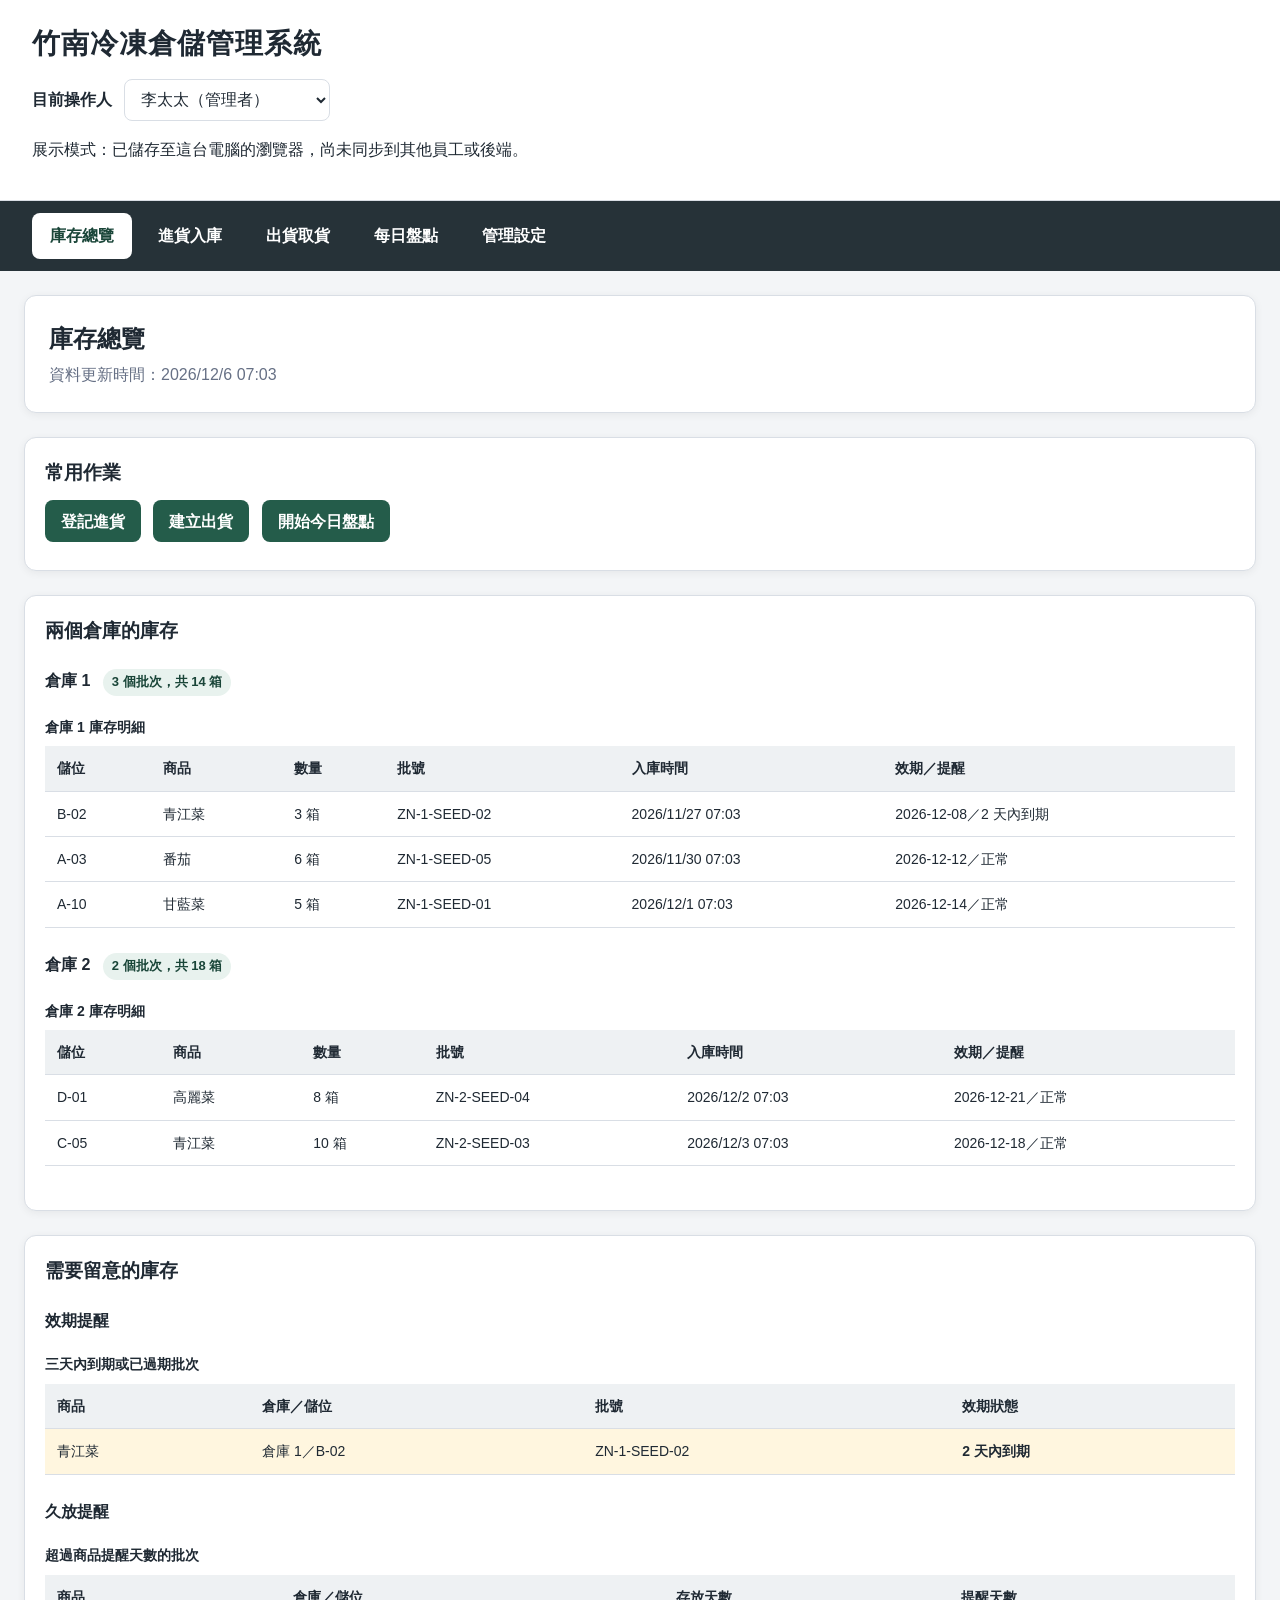
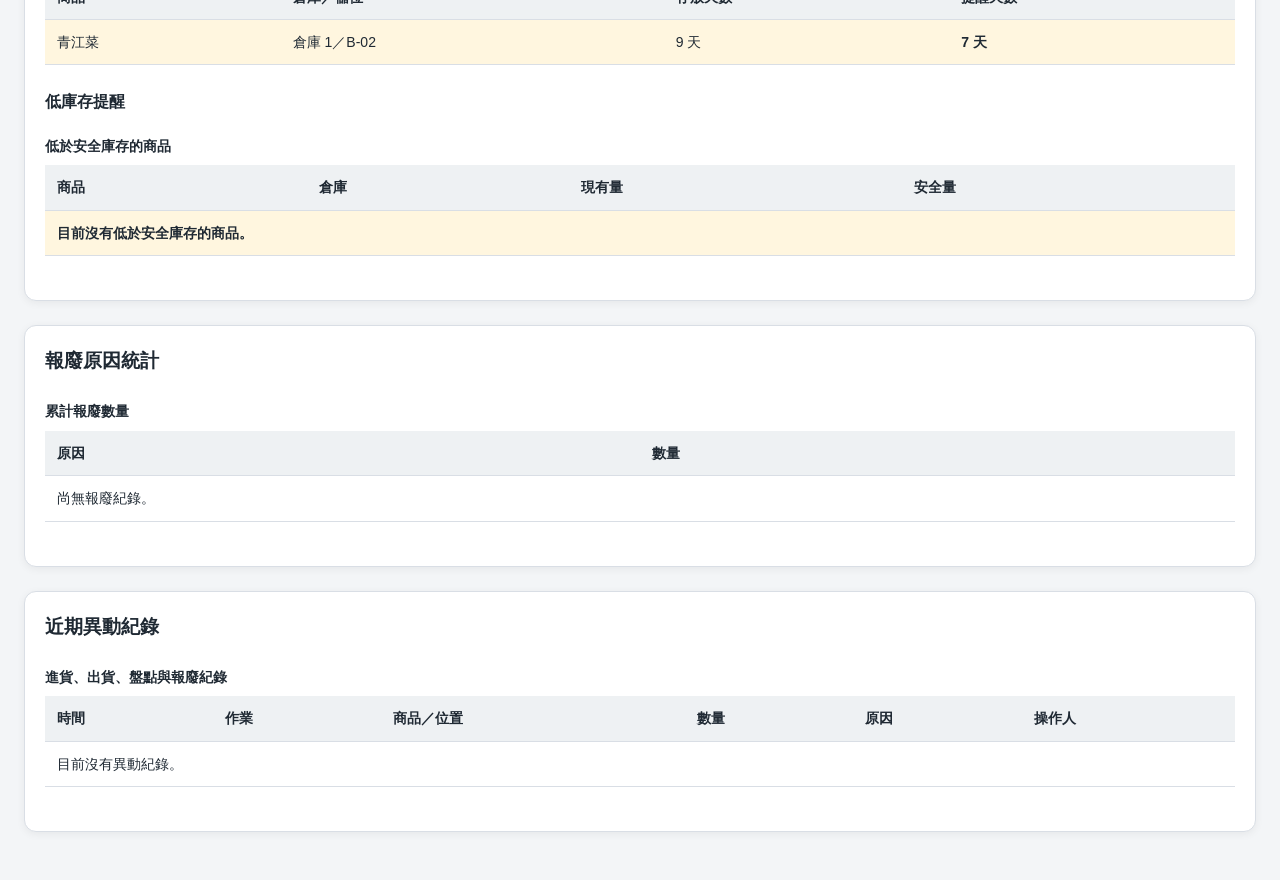
==== commit b60a2b14: "修正前端狀態訊息元素" ====
--- a/fronted/index.html
+++ b/fronted/index.html
@@ -13,6 +13,8 @@
         <h1>竹南冷凍倉儲管理系統</h1>
         <label for="current-operator">目前操作人</label>
         <select id="current-operator" required></select>
+        <p id="app-status" role="status"></p>
+        <p id="sync-state"></p>
     </header>
 
     <nav aria-label="主要功能">
--- a/fronted/style.css
+++ b/fronted/style.css
@@ -487,4 +487,66 @@
         width: 100%;
         margin-right: 0;
     }
+}
+
+/* ================================
+   表單與操作區塊間距優化
+   ================================ */
+
+/* 進貨／出貨／盤點等區塊增加上下呼吸空間 */
+main section section {
+    margin-top: 24px;
+    margin-bottom: 24px;
+}
+
+/* 表單內的欄位間距 */
+#management form {
+    display: flex;
+    flex-direction: column;
+    gap: 14px;
+}
+
+#management form h3 {
+    margin-bottom: 4px;
+}
+
+#management form label {
+    margin-top: 2px;
+}
+
+/* 管理設定的輸入框、下拉選單 */
+#management form input,
+#management form select {
+    width: 100%;
+    max-width: 420px;
+}
+
+/* 管理設定按鈕不要緊貼前一個欄位 */
+#management form button {
+    width: fit-content;
+    margin-top: 4px;
+}
+
+/* 人員名單表格與上方表單拉開 */
+#management > table {
+    margin-top: 28px;
+}
+
+/* 進貨、出貨表單內距 */
+#inbound form,
+#outbound form {
+    padding: 8px 20px 16px;
+}
+
+/* 表單標題與第一個欄位保持距離 */
+#inbound form h3,
+#outbound form h3 {
+    margin-bottom: 18px;
+}
+
+/* 表單欄位不要貼邊 */
+#inbound form p,
+#outbound form p {
+    margin-left: 0;
+    margin-right: 0;
 }
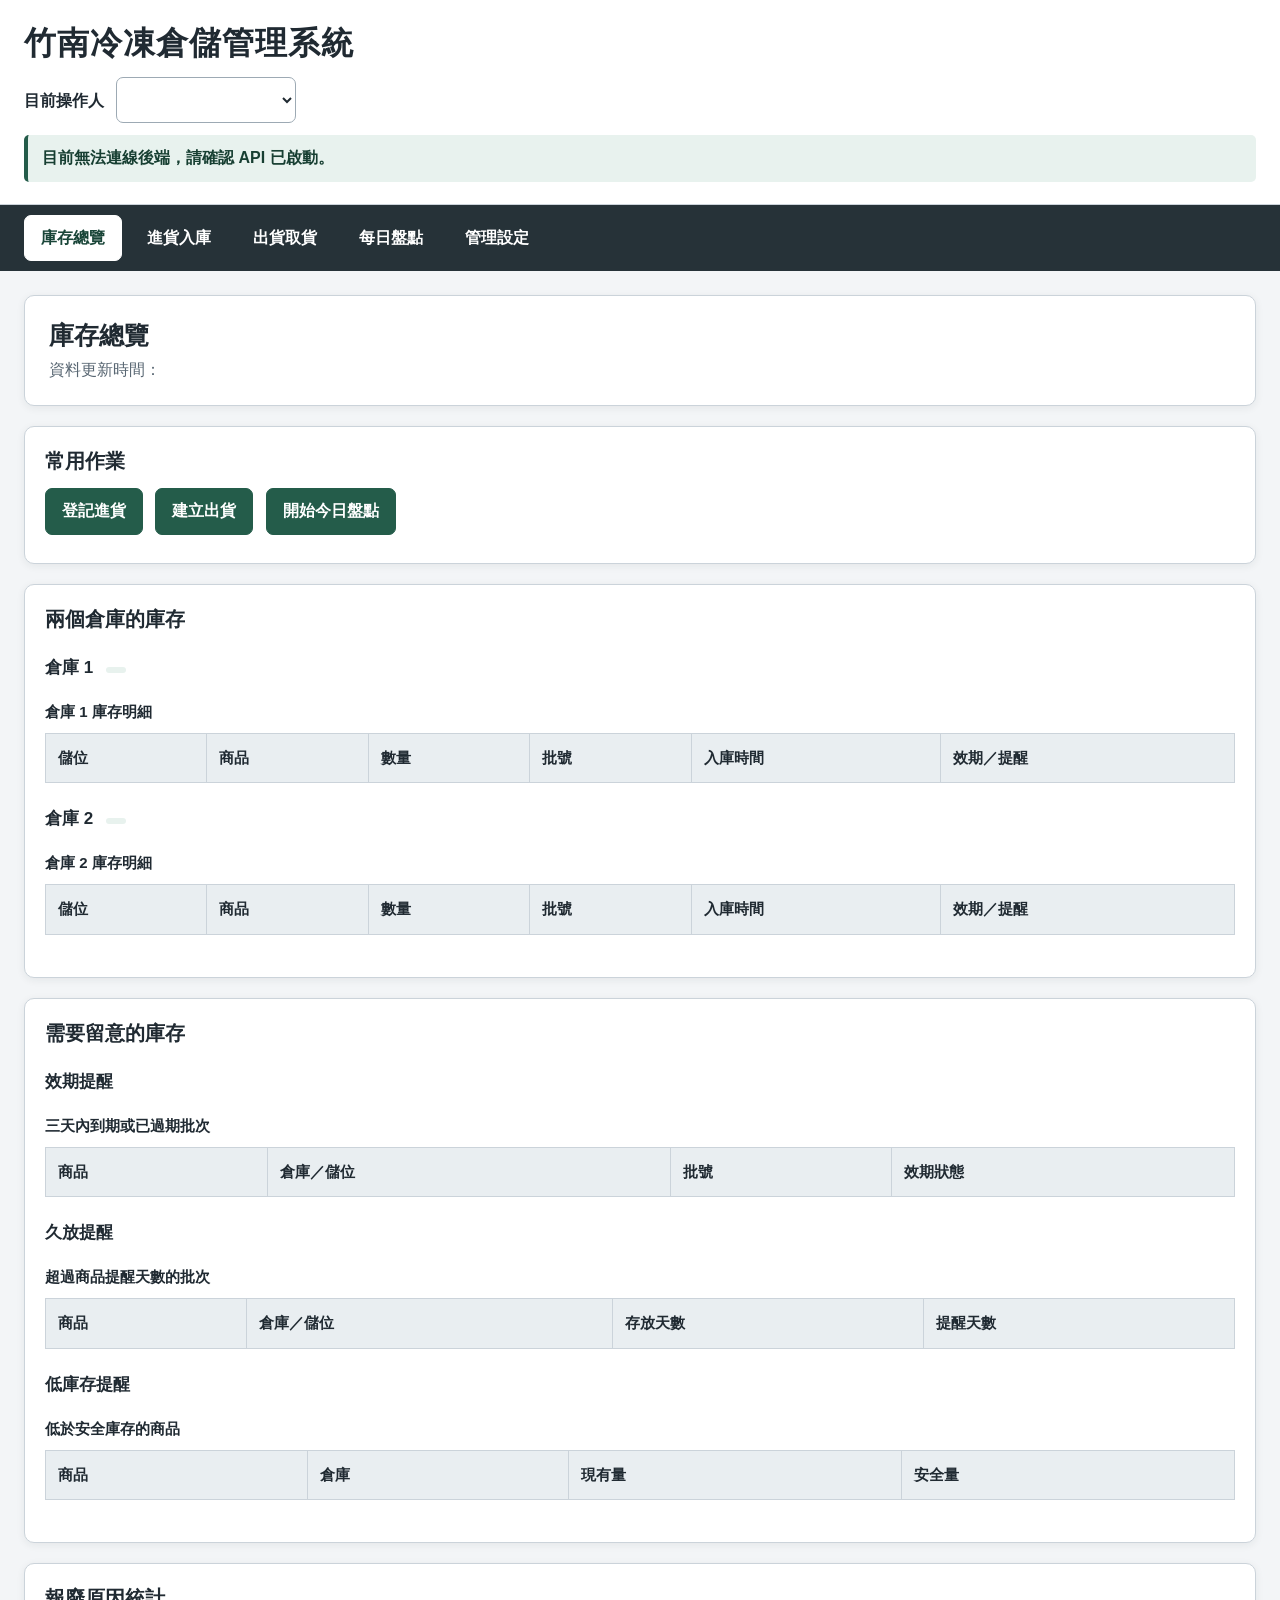
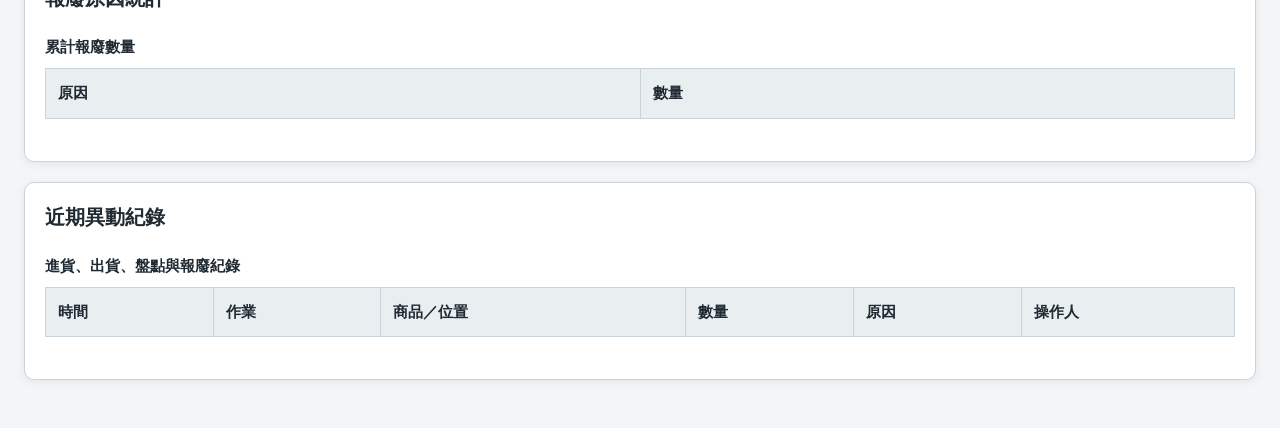
==== commit 4f940179: "連接API" ====
--- a/fronted/index.html
+++ b/fronted/index.html
@@ -1,20 +1,21 @@
 <!DOCTYPE html>
 <html lang="zh-Hant">
 <head>
+    <!-- 第三版：[CORE MUST] 對應老師 1.0／2.0 與維護 NO1–NO3；[V3 ADD] 為前端流程改善；[BACKEND CONNECTED] 表示已串接第二組 API；此檔不含 CSS。 -->
     <meta charset="UTF-8">
     <meta name="viewport" content="width=device-width, initial-scale=1.0">
     <meta name="description" content="竹南冷凍倉儲管理系統">
     <title>竹南冷凍倉儲管理系統</title>
     <link rel="stylesheet" href="style.css">
     <script src="app.js" defer></script>
+
 </head>
 <body>
     <header>
         <h1>竹南冷凍倉儲管理系統</h1>
         <label for="current-operator">目前操作人</label>
         <select id="current-operator" required></select>
-        <p id="app-status" role="status"></p>
-        <p id="sync-state"></p>
+        <p id="sync-state" role="status">正在連線後端 API…</p>
     </header>
 
     <nav aria-label="主要功能">
@@ -26,12 +27,13 @@
     </nav>
 
     <main>
+        <!-- [CORE MUST｜雙倉庫狀況] 延續原版雙倉庫總覽，呈現異動後的庫存。 -->
         <section id="dashboard" data-panel aria-labelledby="dashboard-title">
             <header>
                 <h2 id="dashboard-title">庫存總覽</h2>
                 <p>資料更新時間：<time id="last-updated"></time></p>
             </header>
-            <!-- 讓操作人從首頁直接進入主要工作，降低找錯頁或忘記登記的機會。 -->
+            <!-- [V3 ADD｜簡便入口] 讓操作人從首頁直接進入主要工作，降低找錯頁或忘記登記的機會。 -->
             <section aria-labelledby="quick-title">
                 <h3 id="quick-title">常用作業</h3>
                 <button type="button" data-open-tab="inbound">登記進貨</button>
@@ -53,7 +55,7 @@
                     <tbody id="warehouse2-table"></tbody>
                 </table>
             </section>
-            <!-- 效期、久放及安全庫存提醒 -->
+            <!-- [OPTIONAL｜加分] 效期、久放及安全庫存提醒；不取代每日實際盤點。 -->
             <section aria-labelledby="alerts-title">
                 <h3 id="alerts-title">需要留意的庫存</h3>
                 <h4>效期提醒</h4>
@@ -63,22 +65,22 @@
                 <h4>低庫存提醒</h4>
                 <table><caption>低於安全庫存的商品</caption><thead><tr><th scope="col">商品</th><th scope="col">倉庫</th><th scope="col">現有量</th><th scope="col">安全量</th></tr></thead><tbody id="safety-alert-table"></tbody></table>
             </section>
-            <!-- 統計報廢原因，幫助管理者了解損耗來源 -->
+            <!-- [OPTIONAL｜加分] 統計報廢原因，幫助管理者了解損耗來源；報廢登記本身仍是必要流程。 -->
             <section aria-labelledby="waste-summary-title">
                 <h3 id="waste-summary-title">報廢原因統計</h3>
                 <table><caption>累計報廢數量</caption><thead><tr><th scope="col">原因</th><th scope="col">數量</th></tr></thead><tbody id="waste-table"></tbody></table>
             </section>
-            <!-- 原版近期紀錄保留。 -->
+            <!-- [CORE MUST｜異動可追查] 原版近期紀錄保留；第三版記錄操作人、位置與批次。 -->
             <section aria-labelledby="activity-title">
                 <h3 id="activity-title">近期異動紀錄</h3>
                 <table><caption>進貨、出貨、盤點與報廢紀錄</caption><thead><tr><th scope="col">時間</th><th scope="col">作業</th><th scope="col">商品／位置</th><th scope="col">數量</th><th scope="col">原因</th><th scope="col">操作人</th></tr></thead><tbody id="activity-table"></tbody></table>
             </section>
         </section>
 
-        <!-- 入庫須在實際點收與儲位確認後完成。掃碼用文字代碼模擬，實機條碼掃描器可輸入相同代碼。 -->
+        <!-- [CORE MUST｜進貨時間] 入庫須在實際點收與儲位確認後完成。掃碼用文字代碼模擬，實機條碼掃描器可輸入相同代碼。 -->
         <section id="inbound" data-panel aria-labelledby="inbound-title" hidden>
-            <header><h2 id="inbound-title">進貨入庫</h2><p>先建立收貨資料，再核對儲位並逐箱登記；完成前不增加庫存。</p></header>
-            <!-- [BACKEND MUST｜中：1–3 人日] 正式版需以 API 建立收貨工作、由伺服器記錄入庫時間，並產生／列印每箱標籤；庫存只在掃描確認成功後入帳。 -->
+            <header><h2 id="inbound-title">進貨入庫</h2></header>
+            <!-- [BACKEND CONNECTED] 使用 /api/inbound-tasks；伺服器建立批號與箱號，確認入庫時記錄時間並更新庫存。 -->
             <form id="inbound-form">
                 <p><label for="in-item">商品名稱</label><input id="in-item" name="item" list="product-options" maxlength="80" required><datalist id="product-options"></datalist></p>
                 <p><label for="in-warehouse">存放倉庫</label><select id="in-warehouse" name="warehouse"><option value="1">倉庫 1</option><option value="2">倉庫 2</option></select></p>
@@ -89,7 +91,6 @@
             </form>
             <section aria-labelledby="inbound-scan-title">
                 <h3 id="inbound-scan-title">入庫核對</h3>
-                <p>展示時可手動輸入代碼；實際 PDA 條碼掃描器會將掃描結果輸入欄位。</p>
                 <p>本次批號：<output id="inbound-lot">尚未建立</output></p>
                 <p>儲位代碼：<output id="inbound-location-code">—</output></p>
                 <p><label for="in-scan-location">掃描儲位代碼</label><input id="in-scan-location" autocomplete="off"></p>
@@ -106,22 +107,22 @@
         <!-- [CORE MUST｜NO3 FIFO] 系統找出最早批次及位置；確認前逐箱核對，完成後扣除同批庫存。 -->
         <section id="outbound" data-panel aria-labelledby="outbound-title" hidden>
             <header><h2 id="outbound-title">出貨取貨</h2><p>建立取貨工作後，依畫面指示掃描儲位及每一箱蔬果。</p></header>
-            <!-- [BACKEND MUST｜大：3–5+ 人日] 出貨需求與 FIFO 批次須由後端原子保留；庫存不足、重複掃描或批次不符時拒絕出庫並記錄交易。 -->
+            <!-- [BACKEND CONNECTED] 使用 /api/pick-tasks；FIFO、儲位核對、逐箱掃描與確認扣庫由伺服器處理。 -->
             <form id="outbound-form">
                 <p><label for="out-item">商品</label><select id="out-item" name="item" required><option value="">請選擇商品</option></select></p>
                 <p><label for="out-quantity">出貨箱數</label><input id="out-quantity" name="quantity" type="number" min="1" step="1" required></p>
-                <button type="submit">建立 FIFO 取貨工作</button>
+                <button type="submit">建立取貨工作</button>
             </form>
             <section aria-labelledby="pick-plan-title">
-                <h3 id="pick-plan-title">FIFO 取貨順序</h3>
+                <h3 id="pick-plan-title">取貨順序</h3>
                 <table><caption>由最早入庫批次開始</caption><thead><tr><th scope="col">順序</th><th scope="col">倉庫／儲位</th><th scope="col">批號／入庫時間</th><th scope="col">需取箱數</th><th scope="col">已掃箱數</th></tr></thead><tbody id="pick-plan-table"></tbody></table>
                 <p id="pick-next-instruction" role="status">尚未建立取貨工作。</p>
             </section>
             <section aria-labelledby="outbound-scan-title">
                 <h3 id="outbound-scan-title">取貨掃描確認</h3>
-                <p><label for="out-scan-location">掃描目前儲位代碼</label><input id="out-scan-location" autocomplete="off"></p>
+                <p><label for="out-scan-location">輸入或掃描目前儲位代碼</label><input id="out-scan-location" autocomplete="off"></p>
                 <button id="out-verify-location" type="button" disabled>核對儲位</button>
-                <p><label for="out-scan-crate">掃描實際取出的箱條碼</label><input id="out-scan-crate" autocomplete="off"></p>
+                <p><label for="out-scan-crate">輸入或掃描實際取出的箱條碼</label><input id="out-scan-crate" autocomplete="off"></p>
                 <button id="out-scan-crate-button" type="button" disabled>登記取出此箱</button>
                 <p id="outbound-progress" role="status">請先建立取貨工作。</p>
                 <ul id="outbound-scanned-list"></ul>
@@ -132,8 +133,8 @@
 
         <!-- [CORE MUST｜NO2 每日盤點] 逐儲位核對實際數量、記錄差異原因並顯示今日完成進度。 -->
         <section id="stocktake" data-panel aria-labelledby="stocktake-title" hidden>
-            <header><h2 id="stocktake-title">每日盤點</h2><p>建議每天完成一次。逐筆核對現場箱數；腐爛或短少請選擇原因。</p></header>
-            <!-- [BACKEND MUST] 每日盤點結果需保存日期、儲位、盤點人、盤點前後數量及原因；支援進度與未完成清單。 -->
+            <header><h2 id="stocktake-title">每日盤點</h2></header>
+            <!-- [BACKEND CONNECTED] 使用 /api/stocktake 與 /api/stocktake/counts 保存盤點進度、差異原因及操作人。 -->
             <p>盤點日期：<time id="stocktake-date"></time></p>
             <p id="stocktake-progress" role="status"></p>
             <label for="count-warehouse">倉庫</label><select id="count-warehouse"><option value="all">全部倉庫</option><option value="1">倉庫 1</option><option value="2">倉庫 2</option></select>
@@ -141,9 +142,9 @@
             <table><caption>今日盤點清單</caption><thead><tr><th scope="col">狀態</th><th scope="col">倉庫／儲位</th><th scope="col">商品／批號</th><th scope="col">系統數量</th><th scope="col">實際數量</th><th scope="col">差異原因</th><th scope="col">操作</th></tr></thead><tbody id="count-table"></tbody></table>
         </section>
 
-        <!-- [BACKEND] 正式版須保存安全水位、久放門檻並提供共用查詢；報廢統計可由異動 API 彙總。 -->
+        <!-- [BACKEND CONNECTED] 安全庫存、久放門檻及報廢統計使用管理 API。 -->
         <section id="management" data-panel aria-labelledby="management-title" hidden>
-            <header><h2 id="management-title">管理設定</h2><p>以下是管理加分項目，可依專案時間完成。</p></header>
+            <header><h2 id="management-title">管理設定</h2></header>
             <form id="safety-form">
                 <h3>安全庫存</h3>
                 <label for="safety-item">商品</label><input id="safety-item" list="product-options" required>
@@ -157,7 +158,7 @@
                 <label for="aging-days">存放幾天後提醒</label><input id="aging-days" type="number" min="1" step="1" required>
                 <button type="submit">儲存提醒天數</button>
             </form>
-            <!-- [BACKEND OPTIONAL] 若採用正式帳號管理，需登入驗證及伺服器端角色權限；本頁人員名單僅供展示。 -->
+            <!-- [BACKEND OPTIONAL｜大：3–5+ 人日] 若採用正式帳號管理，需登入驗證及伺服器端角色權限；本頁人員名單僅供展示。 -->
             <form id="user-form">
                 <h3>人員名單</h3>
                 <label for="user-name">姓名</label><input id="user-name" maxlength="60" required>
@@ -167,8 +168,5 @@
             <table><caption>人員名單</caption><thead><tr><th scope="col">姓名</th><th scope="col">角色</th></tr></thead><tbody id="user-table"></tbody></table>
         </section>
     </main>
-    <footer>
-        <!-- [BACKEND MUST｜NO1] 正式版須連共用資料庫；若員工可能繞過登記，須整合銷售流程或現場掃碼。僅有前端確認鈕無法偵測未登記的實體搬運。 -->
-    </footer>
 </body>
 </html>
--- a/fronted/style.css
+++ b/fronted/style.css
@@ -1,160 +1,179 @@
-/* ================================
-   竹南冷凍倉儲管理系統
-   Frontend UI - 第 3 組
-   ================================ */
+/*
+ * 竹南冷凍倉儲管理系統｜第三版前端樣式
+ */
 
 * {
     box-sizing: border-box;
 }
 
 :root {
-    --bg: #f3f5f7;
+    --page-bg: #f3f5f7;
     --surface: #ffffff;
-    --surface-soft: #f8fafb;
-    --text: #1f2933;
-    --text-light: #667085;
-    --border: #d9dee5;
+    --surface-muted: #f7f9fa;
+    --text: #202a32;
+    --text-muted: #596773;
+    --border: #cbd3da;
     --primary: #245c4a;
     --primary-dark: #194538;
-    --primary-light: #e8f2ee;
-    --warning: #b7791f;
-    --warning-light: #fff6df;
-    --danger: #b42318;
-    --danger-light: #fff0ee;
-    --success: #18794e;
-    --success-light: #eaf7f0;
-    --radius: 12px;
-    --shadow: 0 2px 8px rgba(0, 0, 0, 0.06);
+    --primary-soft: #e8f2ee;
+    --warning: #805600;
+    --warning-soft: #fff4d6;
+    --danger: #9f2118;
+    --danger-soft: #ffebe8;
+    --success: #17623f;
+    --success-soft: #e8f4ed;
+    --radius: 10px;
+    --shadow: 0 2px 8px rgb(24 39 48 / 7%);
+    --content-width: 1400px;
+    --form-label-width: 160px;
+}
+
+html {
+    color-scheme: light;
+    scroll-behavior: smooth;
 }
 
 body {
+    min-width: 320px;
     margin: 0;
-    background: var(--bg);
+    background: var(--page-bg);
     color: var(--text);
-    font-family:
-        "Noto Sans TC",
-        "Microsoft JhengHei",
-        Arial,
-        sans-serif;
-    line-height: 1.6;
-}
-
-/* ================================
-   Header
-   ================================ */
-
+    font-family: "Noto Sans TC", "Microsoft JhengHei", Arial, sans-serif;
+    font-size: 16px;
+    line-height: 1.65;
+}
+
+button,
+input,
+select {
+    font: inherit;
+}
+
+button,
+input,
+select {
+    min-height: 46px;
+}
+
+input,
+select {
+    max-width: 100%;
+    padding: 9px 12px;
+    border: 1px solid #9daab4;
+    border-radius: 7px;
+    background: var(--surface);
+    color: var(--text);
+}
+
+input::placeholder {
+    color: #687580;
+    opacity: 1;
+}
+
+input:focus-visible,
+select:focus-visible,
+button:focus-visible,
+a:focus-visible {
+    outline: 3px solid #267a60;
+    outline-offset: 3px;
+}
+
+button {
+    padding: 9px 16px;
+    border: 1px solid var(--primary);
+    border-radius: 7px;
+    background: var(--primary);
+    color: #fff;
+    font-weight: 700;
+    cursor: pointer;
+    transition: background-color 140ms ease, border-color 140ms ease;
+}
+
+button:hover:not(:disabled) {
+    border-color: var(--primary-dark);
+    background: var(--primary-dark);
+}
+
+button:active:not(:disabled) {
+    transform: translateY(1px);
+}
+
+button:disabled {
+    border-color: #9ba4aa;
+    background: #aeb6bb;
+    color: #fff;
+    cursor: not-allowed;
+}
+
+/* 頁首與目前操作人 */
 body > header,
-main > section > header {
+main > section[data-panel] > header {
     background: var(--surface);
 }
 
 body > header {
-    padding: 22px 32px;
+    padding: 22px max(24px, calc((100% - var(--content-width)) / 2));
     border-bottom: 1px solid var(--border);
 }
 
 body > header h1 {
     margin: 0 0 12px;
-    font-size: 28px;
-    font-weight: 700;
-    letter-spacing: 1px;
+    font-size: clamp(24px, 3vw, 32px);
+    line-height: 1.35;
+    letter-spacing: 0.03em;
 }
 
 body > header label {
+    margin-right: 8px;
+    font-weight: 700;
+}
+
+#current-operator {
+    min-width: 180px;
+}
+
+#sync-state,
+#app-status {
+    margin: 12px 0 0;
+    padding: 10px 14px;
+    border-left: 4px solid var(--primary);
+    border-radius: 5px;
+    background: var(--primary-soft);
+    color: #173f32;
     font-weight: 600;
-    margin-right: 8px;
-}
-
-/* ================================
-   Form controls
-   ================================ */
-
-input,
-select,
-button {
-    font: inherit;
-}
-
-input,
-select {
-    min-height: 42px;
-    padding: 8px 12px;
-    border: 1px solid var(--border);
-    border-radius: 8px;
-    background: #fff;
-    color: var(--text);
-}
-
-input:focus,
-select:focus,
-button:focus-visible {
-    outline: 3px solid rgba(36, 92, 74, 0.2);
-    outline-offset: 2px;
-}
-
-button {
-    min-height: 42px;
-    padding: 8px 16px;
-    border: 0;
-    border-radius: 8px;
-    background: var(--primary);
-    color: #fff;
-    font-weight: 600;
-    cursor: pointer;
-    transition:
-        background 0.15s ease,
-        transform 0.1s ease;
-}
-
-button:hover {
-    background: var(--primary-dark);
-}
-
-button:active {
-    transform: translateY(1px);
-}
-
-button:disabled {
-    background: #b8bec5;
-    cursor: not-allowed;
-    transform: none;
-}
-
-/* ================================
-   Navigation
-   ================================ */
-
+}
+
+/* 主功能導覽 */
 nav {
     display: flex;
     gap: 8px;
-    padding: 12px 32px;
+    padding: 10px max(24px, calc((100% - var(--content-width)) / 2));
+    overflow-x: auto;
     background: #263238;
-    overflow-x: auto;
+    scrollbar-width: thin;
 }
 
 nav button {
     flex: 0 0 auto;
+    border-color: transparent;
     background: transparent;
-    color: #ffffff;
-    border-radius: 8px;
-    padding: 10px 18px;
-}
-
-nav button:hover {
-    background: rgba(255, 255, 255, 0.12);
+    color: #fff;
+}
+
+nav button:hover:not(:disabled) {
+    border-color: rgb(255 255 255 / 25%);
+    background: rgb(255 255 255 / 12%);
 }
 
 nav button[aria-current="page"] {
-    background: #ffffff;
+    border-color: #fff;
+    background: #fff;
     color: var(--primary-dark);
 }
 
-/* ================================
-   Main layout
-   ================================ */
-
+/* 主內容與頁面區塊 */
 main {
-    width: min(1400px, calc(100% - 48px));
+    width: min(var(--content-width), calc(100% - 48px));
     margin: 24px auto 48px;
 }
 
@@ -166,146 +185,154 @@
     display: none;
 }
 
-main > section > header {
-    padding: 24px;
+main > section[data-panel] > header {
     margin-bottom: 20px;
+    padding: 22px 24px;
     border: 1px solid var(--border);
     border-radius: var(--radius);
     box-shadow: var(--shadow);
 }
 
-main > section > header h2 {
+main > section[data-panel] > header h2 {
     margin: 0 0 4px;
-    font-size: 24px;
-}
-
-main > section > header p {
-    margin: 0;
-    color: var(--text-light);
-}
-
-/* ================================
-   Section cards
-   ================================ */
+    font-size: 25px;
+    line-height: 1.4;
+}
+
+main > section[data-panel] > header p {
+    margin: 4px 0 0;
+    color: var(--text-muted);
+}
 
 main section section {
-    background: var(--surface);
+    margin-bottom: 20px;
+    padding: 20px;
     border: 1px solid var(--border);
     border-radius: var(--radius);
-    padding: 20px;
-    margin-bottom: 20px;
+    background: var(--surface);
     box-shadow: var(--shadow);
 }
 
 main section section h3 {
-    margin-top: 0;
-    margin-bottom: 16px;
-    font-size: 19px;
+    margin: 0 0 14px;
+    font-size: 20px;
+    line-height: 1.45;
 }
 
 main section section h4 {
-    margin-bottom: 10px;
-}
-
-/* ================================
-   Quick actions
-   ================================ */
-
+    margin: 20px 0 8px;
+    font-size: 17px;
+}
+
+/* 首頁常用作業 */
 #quick-title {
     margin-bottom: 12px;
 }
 
-#quick-title + button,
-#quick-title + button + button,
-#quick-title + button + button + button {
-    margin-right: 8px;
-    margin-bottom: 8px;
-}
-
-/* ================================
-   Tables
-   ================================ */
-
+[data-open-tab] {
+    margin: 0 8px 8px 0;
+}
+
+/* 表格與庫存明細 */
 table {
     width: 100%;
+    margin: 10px 0 22px;
     border-collapse: collapse;
-    margin: 12px 0 24px;
     background: var(--surface);
-    font-size: 14px;
+    font-size: 15px;
 }
 
 caption {
+    padding: 8px 0;
+    color: var(--text);
+    font-weight: 700;
     text-align: left;
-    padding: 8px 0;
-    font-weight: 700;
-    color: var(--text);
 }
 
 th,
 td {
-    padding: 11px 12px;
-    border-bottom: 1px solid var(--border);
+    padding: 12px;
+    border: 1px solid var(--border);
     text-align: left;
     vertical-align: middle;
 }
 
 th {
-    background: #eef1f3;
+    background: #e9eef1;
     font-weight: 700;
     white-space: nowrap;
 }
 
+tbody tr:nth-child(even) {
+    background: var(--surface-muted);
+}
+
 tbody tr:hover {
-    background: var(--surface-soft);
-}
-
-/* ================================
-   Warehouse summary
-   ================================ */
+    background: #edf4f1;
+}
+
+td button {
+    min-height: 40px;
+    padding: 7px 12px;
+}
 
 #warehouse1-summary,
 #warehouse2-summary {
     display: inline-block;
     margin-left: 8px;
-    padding: 3px 9px;
+    padding: 3px 10px;
     border-radius: 999px;
-    background: var(--primary-light);
+    background: var(--primary-soft);
     color: var(--primary-dark);
-    font-size: 13px;
-    font-weight: 600;
-}
-
-/* ================================
-   Alerts
-   ================================ */
-
-#expiry-alert-table tr,
-#aging-alert-table tr,
+    font-size: 14px;
+    font-weight: 700;
+}
+
+/* 提醒表格：依提醒類型提供不同底色 */
+#expiry-alert-table tr {
+    background: var(--warning-soft);
+}
+
+#aging-alert-table tr {
+    background: #fff8e9;
+}
+
 #safety-alert-table tr {
-    background: var(--warning-light);
+    background: var(--danger-soft);
 }
 
 #expiry-alert-table td:last-child,
-#aging-alert-table td:last-child,
+#aging-alert-table td:last-child {
+    color: var(--warning);
+    font-weight: 700;
+}
+
 #safety-alert-table td:last-child {
-    font-weight: 700;
-}
-
-/* ================================
-   Forms
-   ================================ */
-
-form {
+    color: var(--danger);
+    font-weight: 700;
+}
+
+/* 進貨、出貨表單 */
+#inbound-form,
+#outbound-form {
+    margin-bottom: 20px;
+    padding: 18px 20px;
+    border: 1px solid var(--border);
+    border-radius: var(--radius);
     background: var(--surface);
 }
 
 form p {
     display: grid;
-    grid-template-columns: 140px minmax(240px, 420px);
+    grid-template-columns: var(--form-label-width) minmax(220px, 460px);
     align-items: center;
-    gap: 10px 16px;
-    margin: 16px 0;
-    padding-left: 20px;
+    gap: 8px 16px;
+    margin: 14px 0;
+}
+
+form p label,
+form > label {
+    font-weight: 700;
 }
 
 form p label {
@@ -315,37 +342,84 @@
 form p input,
 form p select {
     width: 100%;
-    max-width: 420px;
-}
-
-form label {
-    font-weight: 600;
-}
-
-form input,
-form select {
-    max-width: 420px;
-}
-
-form button {
-    margin-top: 6px;
-}
-
-/* ================================
-   FIFO
-   ================================ */
-
+}
+
+#inbound-form > button,
+#outbound-form > button {
+    margin: 4px 0 0 2px calc(var(--form-label-width) + 16px);
+}
+
+/* 管理設定：將標籤與欄位排成清楚的兩欄 */
+#management > form {
+    display: grid;
+    grid-template-columns: var(--form-label-width) minmax(220px, 460px);
+    align-items: center;
+    gap: 12px 16px;
+    margin: 0 0 20px;
+    padding: 20px;
+    border: 1px solid var(--border);
+    border-radius: var(--radius);
+    background: var(--surface);
+    box-shadow: var(--shadow);
+}
+
+#management > form h3 {
+    grid-column: 1 / -1;
+    margin: 0 0 4px;
+    font-size: 19px;
+}
+
+#management > form label {
+    justify-self: end;
+    font-weight: 700;
+}
+
+#management > form input,
+#management > form select {
+    width: 100%;
+}
+
+#management > form button {
+    grid-column: 2;
+    justify-self: start;
+    margin-top: 4px;
+}
+
+/* 盤點搜尋列 */
+#count-warehouse,
+#count-search {
+    margin: 0 12px 12px 6px;
+}
+
+#count-search {
+    width: min(360px, 100%);
+}
+
+#count-table input {
+    width: 100px;
+}
+
+#count-table select {
+    min-width: 140px;
+}
+
+#count-table button {
+    white-space: nowrap;
+}
+
+/* FIFO 指引、同步提示與作業進度 */
 #pick-plan-table tbody tr:first-child {
-    background: var(--success-light);
+    background: var(--success-soft);
 }
 
 #pick-next-instruction {
     margin: 16px 0;
-    padding: 16px;
+    padding: 14px 16px;
     border-left: 5px solid var(--success);
-    border-radius: 8px;
-    background: var(--success-light);
-    font-size: 17px;
+    border-radius: 6px;
+    background: var(--success-soft);
+    color: #164b32;
+    font-size: 18px;
     font-weight: 700;
 }
 
@@ -353,96 +427,66 @@
 #inbound-progress,
 #stocktake-progress {
     padding: 12px 16px;
-    border-radius: 8px;
-    background: var(--surface-soft);
-    font-weight: 600;
-}
-
-/* ================================
-   Scan areas
-   ================================ */
+    border-radius: 7px;
+    background: var(--surface-muted);
+    font-weight: 700;
+}
 
 #inbound-scan-title,
 #outbound-scan-title {
+    padding-bottom: 8px;
     border-bottom: 2px solid var(--border);
-    padding-bottom: 8px;
 }
 
 #inbound-crate-codes,
 #outbound-scanned-list {
-    padding-left: 24px;
+    padding-left: 26px;
 }
 
 #inbound-crate-codes li,
 #outbound-scanned-list li {
-    margin: 5px 0;
-}
-
-/* ================================
-   Stocktake
-   ================================ */
-
-#count-table input {
-    width: 90px;
-}
-
-#count-table select {
-    min-width: 120px;
-}
-
-#count-table button {
-    white-space: nowrap;
-}
-
-/* ================================
-   Management
-   ================================ */
-
-#management > form {
-    padding: 20px;
-    margin-bottom: 20px;
-    border: 1px solid var(--border);
-    border-radius: var(--radius);
-}
-
-#management h3 {
-    margin-top: 0;
-}
-
-/* ================================
-   Footer
-   ================================ */
-
+    margin: 6px 0;
+    overflow-wrap: anywhere;
+}
+
+/* 頁尾；HTML 有 footer 時套用 */
 footer {
-    width: min(1400px, calc(100% - 48px));
+    width: min(var(--content-width), calc(100% - 48px));
     margin: 0 auto 32px;
-    color: var(--text-light);
-    font-size: 13px;
-}
-
-/* ================================
-   Mobile
-   ================================ */
-
+    padding-top: 14px;
+    border-top: 1px solid var(--border);
+    color: var(--text-muted);
+    font-size: 14px;
+}
+
+/* 較窄螢幕 */
 @media (max-width: 768px) {
+    body {
+        font-size: 16px;
+    }
+
     body > header {
-        padding: 18px;
+        padding: 18px 16px;
     }
 
     body > header h1 {
-        font-size: 22px;
+        font-size: 24px;
     }
 
     nav {
         padding: 10px 12px;
     }
 
+    nav button {
+        min-height: 48px;
+    }
+
     main {
         width: calc(100% - 24px);
-        margin-top: 12px;
-    }
-
-    main > section > header {
+        margin: 14px auto 32px;
+    }
+
+    main > section[data-panel] > header {
         padding: 18px;
     }
 
@@ -452,101 +496,71 @@
 
     table {
         display: block;
+        max-width: 100%;
         overflow-x: auto;
         white-space: nowrap;
+        -webkit-overflow-scrolling: touch;
     }
 
     form p {
-        display: flex;
-        flex-direction: column;
-        align-items: stretch;
-        gap: 6px;
-        padding-left: 0;
+        grid-template-columns: 1fr;
+        gap: 5px;
     }
 
     form p label {
         text-align: left;
     }
 
-    form p input,
-    form p select {
+    #inbound-form > button,
+    #outbound-form > button {
         width: 100%;
-        max-width: none;
-    }
-
-    form input,
-    form select,
-    form button {
+        margin-left: 0;
+    }
+
+    #management > form {
+        grid-template-columns: 1fr;
+        gap: 7px;
+        padding: 16px;
+    }
+
+    #management > form h3,
+    #management > form button {
+        grid-column: 1;
+    }
+
+    #management > form label {
+        justify-self: start;
+        margin-top: 5px;
+    }
+
+    #management > form button {
         width: 100%;
-        max-width: none;
-    }
-
-    #quick-title + button,
-    #quick-title + button + button,
-    #quick-title + button + button + button {
+    }
+
+    #count-warehouse,
+    #count-search {
+        margin: 4px 0 10px;
+    }
+
+    #count-search {
+        width: 100%;
+    }
+
+    [data-open-tab] {
         width: 100%;
         margin-right: 0;
     }
-}
-
-/* ================================
-   表單與操作區塊間距優化
-   ================================ */
-
-/* 進貨／出貨／盤點等區塊增加上下呼吸空間 */
-main section section {
-    margin-top: 24px;
-    margin-bottom: 24px;
-}
-
-/* 表單內的欄位間距 */
-#management form {
-    display: flex;
-    flex-direction: column;
-    gap: 14px;
-}
-
-#management form h3 {
-    margin-bottom: 4px;
-}
-
-#management form label {
-    margin-top: 2px;
-}
-
-/* 管理設定的輸入框、下拉選單 */
-#management form input,
-#management form select {
-    width: 100%;
-    max-width: 420px;
-}
-
-/* 管理設定按鈕不要緊貼前一個欄位 */
-#management form button {
-    width: fit-content;
-    margin-top: 4px;
-}
-
-/* 人員名單表格與上方表單拉開 */
-#management > table {
-    margin-top: 28px;
-}
-
-/* 進貨、出貨表單內距 */
-#inbound form,
-#outbound form {
-    padding: 8px 20px 16px;
-}
-
-/* 表單標題與第一個欄位保持距離 */
-#inbound form h3,
-#outbound form h3 {
-    margin-bottom: 18px;
-}
-
-/* 表單欄位不要貼邊 */
-#inbound form p,
-#outbound form p {
-    margin-left: 0;
-    margin-right: 0;
-}+
+    footer {
+        width: calc(100% - 24px);
+    }
+}
+
+@media (prefers-reduced-motion: reduce) {
+    *,
+    *::before,
+    *::after {
+        scroll-behavior: auto !important;
+        transition-duration: 0.01ms !important;
+    }
+}
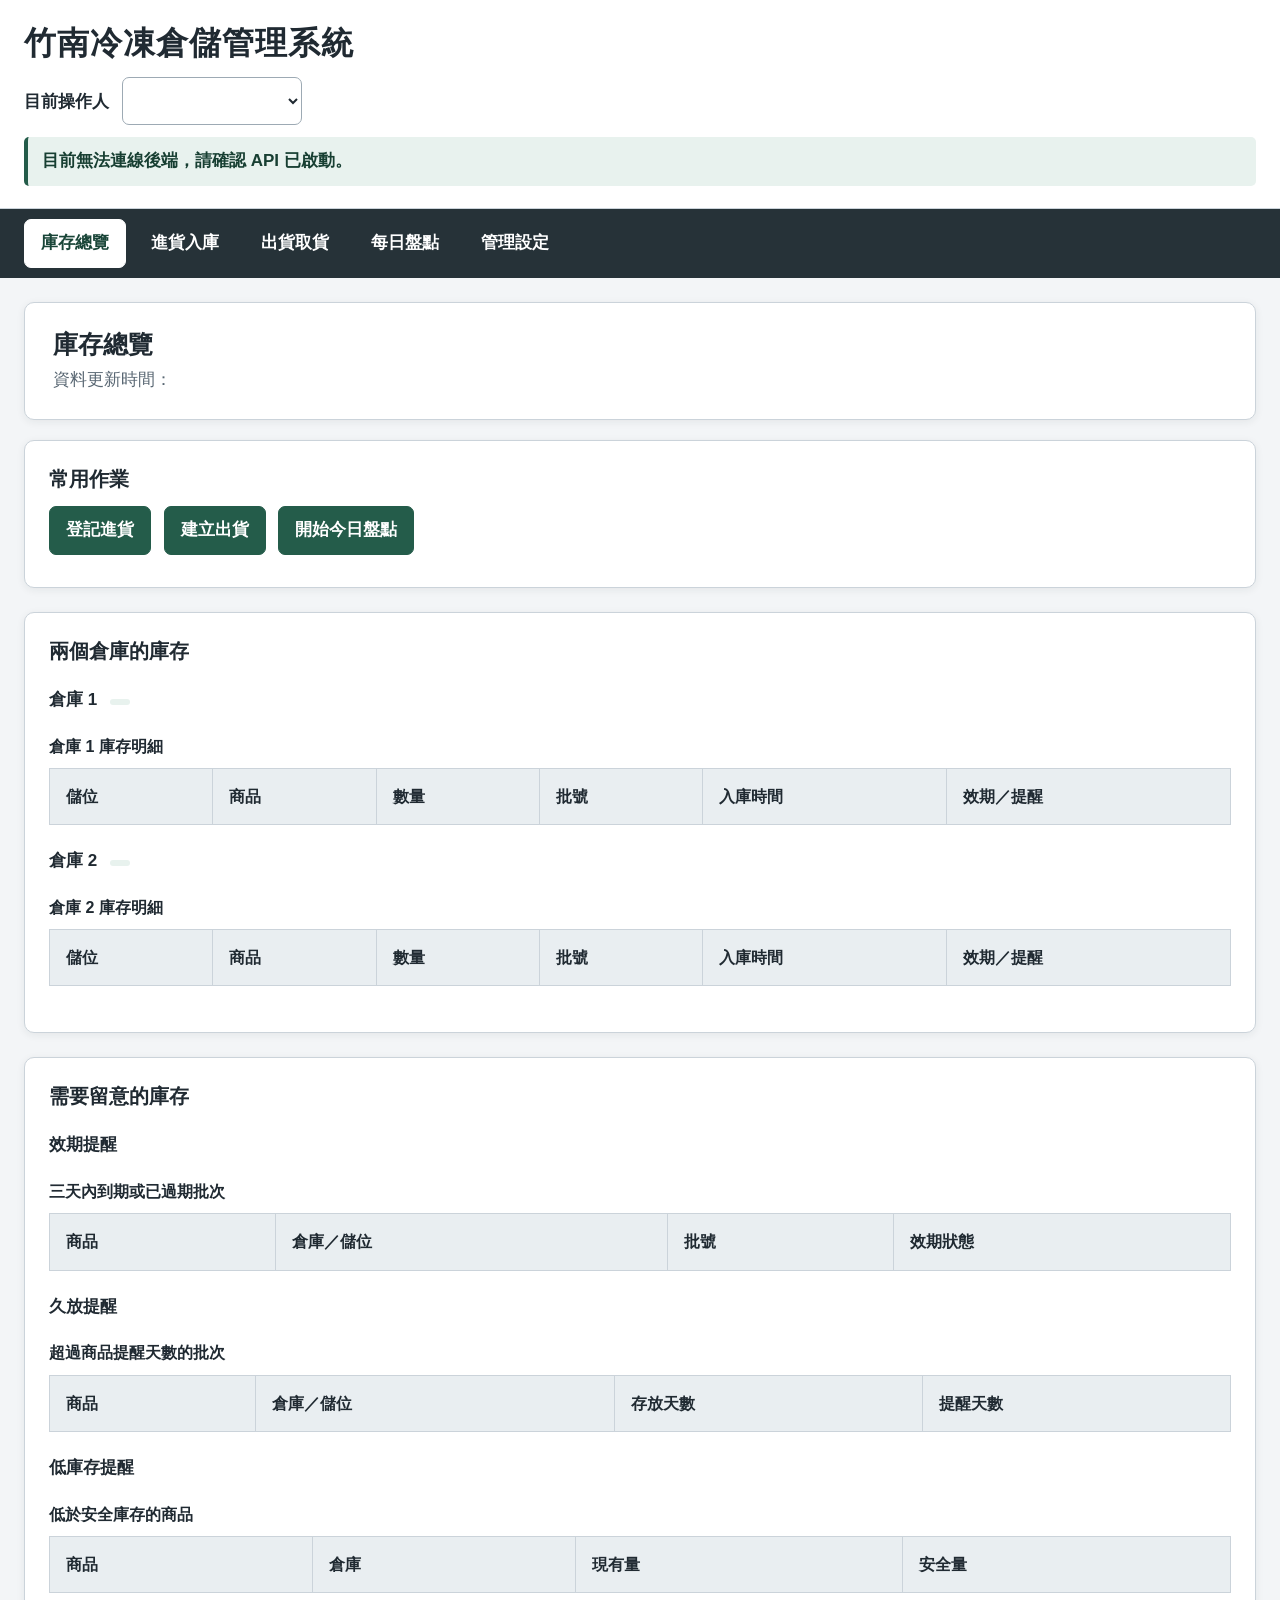
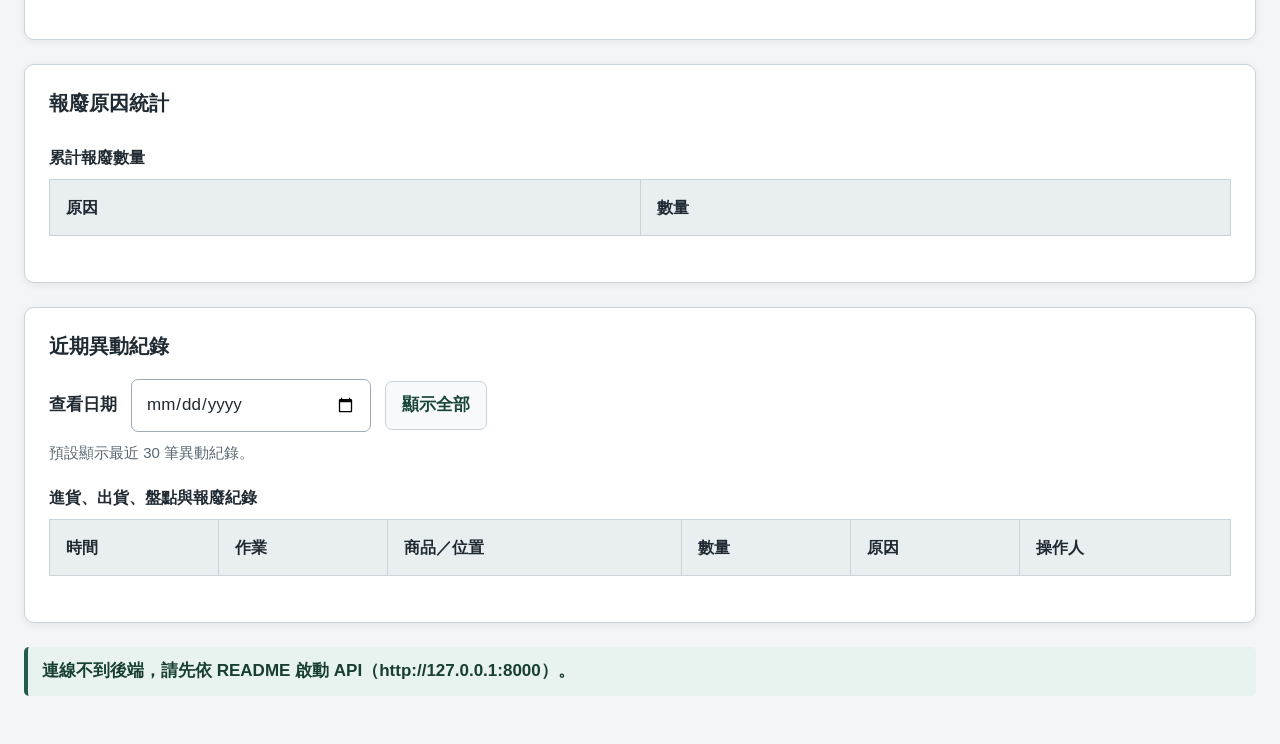
==== commit 2ce7db2e: "微調，修正盤點功能" ====
--- a/fronted/index.html
+++ b/fronted/index.html
@@ -1,14 +1,11 @@
 <!DOCTYPE html>
 <html lang="zh-Hant">
 <head>
-    <!-- 第三版：[CORE MUST] 對應老師 1.0／2.0 與維護 NO1–NO3；[V3 ADD] 為前端流程改善；[BACKEND CONNECTED] 表示已串接第二組 API；此檔不含 CSS。 -->
-    <meta charset="UTF-8">
     <meta name="viewport" content="width=device-width, initial-scale=1.0">
     <meta name="description" content="竹南冷凍倉儲管理系統">
     <title>竹南冷凍倉儲管理系統</title>
     <link rel="stylesheet" href="style.css">
     <script src="app.js" defer></script>
-
 </head>
 <body>
     <header>
@@ -27,13 +24,11 @@
     </nav>
 
     <main>
-        <!-- [CORE MUST｜雙倉庫狀況] 延續原版雙倉庫總覽，呈現異動後的庫存。 -->
         <section id="dashboard" data-panel aria-labelledby="dashboard-title">
             <header>
                 <h2 id="dashboard-title">庫存總覽</h2>
                 <p>資料更新時間：<time id="last-updated"></time></p>
             </header>
-            <!-- [V3 ADD｜簡便入口] 讓操作人從首頁直接進入主要工作，降低找錯頁或忘記登記的機會。 -->
             <section aria-labelledby="quick-title">
                 <h3 id="quick-title">常用作業</h3>
                 <button type="button" data-open-tab="inbound">登記進貨</button>
@@ -73,6 +68,12 @@
             <!-- [CORE MUST｜異動可追查] 原版近期紀錄保留；第三版記錄操作人、位置與批次。 -->
             <section aria-labelledby="activity-title">
                 <h3 id="activity-title">近期異動紀錄</h3>
+                <div class="activity-filter" role="group" aria-label="依日期查詢異動紀錄">
+                    <label for="activity-date">查看日期</label>
+                    <input id="activity-date" type="date">
+                    <button id="activity-date-reset" type="button" class="secondary-button">顯示全部</button>
+                </div>
+                <p id="activity-filter-status" role="status" aria-live="polite">預設顯示最近 30 筆異動紀錄。</p>
                 <table><caption>進貨、出貨、盤點與報廢紀錄</caption><thead><tr><th scope="col">時間</th><th scope="col">作業</th><th scope="col">商品／位置</th><th scope="col">數量</th><th scope="col">原因</th><th scope="col">操作人</th></tr></thead><tbody id="activity-table"></tbody></table>
             </section>
         </section>
@@ -82,7 +83,7 @@
             <header><h2 id="inbound-title">進貨入庫</h2></header>
             <!-- [BACKEND CONNECTED] 使用 /api/inbound-tasks；伺服器建立批號與箱號，確認入庫時記錄時間並更新庫存。 -->
             <form id="inbound-form">
-                <p><label for="in-item">商品名稱</label><input id="in-item" name="item" list="product-options" maxlength="80" required><datalist id="product-options"></datalist></p>
+                <p><label for="in-item">商品名稱</label><span class="autocomplete-control"><input id="in-item" name="item" data-product-autocomplete role="combobox" aria-autocomplete="list" aria-expanded="false" aria-controls="in-item-suggestions" autocomplete="off" maxlength="80" required><span id="in-item-suggestions" class="autocomplete-options" role="listbox" hidden></span></span></p>
                 <p><label for="in-warehouse">存放倉庫</label><select id="in-warehouse" name="warehouse"><option value="1">倉庫 1</option><option value="2">倉庫 2</option></select></p>
                 <p><label for="in-bin">儲位</label><input id="in-bin" name="bin" maxlength="20" placeholder="例如 A-01" required></p>
                 <p><label for="in-quantity">預計入庫箱數</label><input id="in-quantity" name="quantity" type="number" min="1" step="1" value="2" required></p>
@@ -102,6 +103,7 @@
                 <button id="inbound-confirm" type="button" disabled>確認入庫並更新庫存</button>
                 <button id="inbound-cancel" type="button" disabled>取消收貨工作</button>
             </section>
+            <button type="button" class="return-home-button" data-return-home>回首頁</button>
         </section>
 
         <!-- [CORE MUST｜NO3 FIFO] 系統找出最早批次及位置；確認前逐箱核對，完成後扣除同批庫存。 -->
@@ -111,7 +113,7 @@
             <form id="outbound-form">
                 <p><label for="out-item">商品</label><select id="out-item" name="item" required><option value="">請選擇商品</option></select></p>
                 <p><label for="out-quantity">出貨箱數</label><input id="out-quantity" name="quantity" type="number" min="1" step="1" required></p>
-                <button type="submit">建立取貨工作</button>
+                <button type="submit">建立 FIFO 取貨工作</button>
             </form>
             <section aria-labelledby="pick-plan-title">
                 <h3 id="pick-plan-title">取貨順序</h3>
@@ -124,11 +126,16 @@
                 <button id="out-verify-location" type="button" disabled>核對儲位</button>
                 <p><label for="out-scan-crate">輸入或掃描實際取出的箱條碼</label><input id="out-scan-crate" autocomplete="off"></p>
                 <button id="out-scan-crate-button" type="button" disabled>登記取出此箱</button>
+                <details>
+                    <summary>沒有掃描器？查看目前批次的箱號</summary>
+                    <ul id="outbound-demo-crate-codes"><li>建立取貨工作後顯示。</li></ul>
+                </details>
                 <p id="outbound-progress" role="status">請先建立取貨工作。</p>
                 <ul id="outbound-scanned-list"></ul>
                 <button id="outbound-confirm" type="button" disabled>確認出庫並同步庫存</button>
                 <button id="outbound-cancel" type="button" disabled>取消取貨工作</button>
             </section>
+            <button type="button" class="return-home-button" data-return-home>回首頁</button>
         </section>
 
         <!-- [CORE MUST｜NO2 每日盤點] 逐儲位核對實際數量、記錄差異原因並顯示今日完成進度。 -->
@@ -140,33 +147,38 @@
             <label for="count-warehouse">倉庫</label><select id="count-warehouse"><option value="all">全部倉庫</option><option value="1">倉庫 1</option><option value="2">倉庫 2</option></select>
             <label for="count-search">搜尋商品／儲位</label><input id="count-search" type="search" placeholder="輸入關鍵字">
             <table><caption>今日盤點清單</caption><thead><tr><th scope="col">狀態</th><th scope="col">倉庫／儲位</th><th scope="col">商品／批號</th><th scope="col">系統數量</th><th scope="col">實際數量</th><th scope="col">差異原因</th><th scope="col">操作</th></tr></thead><tbody id="count-table"></tbody></table>
+            <button type="button" class="return-home-button" data-return-home>回首頁</button>
         </section>
 
+        <!-- [OPTIONAL] 保留第二版的安全庫存、久放及人員設定；核心出入庫與每日盤點不依賴這些設定。 -->
         <!-- [BACKEND CONNECTED] 安全庫存、久放門檻及報廢統計使用管理 API。 -->
         <section id="management" data-panel aria-labelledby="management-title" hidden>
             <header><h2 id="management-title">管理設定</h2></header>
             <form id="safety-form">
                 <h3>安全庫存</h3>
-                <label for="safety-item">商品</label><input id="safety-item" list="product-options" required>
+                <label for="safety-item">商品</label><span class="autocomplete-control"><input id="safety-item" data-product-autocomplete role="combobox" aria-autocomplete="list" aria-expanded="false" aria-controls="safety-item-suggestions" autocomplete="off" required><span id="safety-item-suggestions" class="autocomplete-options" role="listbox" hidden></span></span>
                 <label for="safety-wh">倉庫</label><select id="safety-wh"><option value="1">倉庫 1</option><option value="2">倉庫 2</option></select>
                 <label for="safety-qty">低於此箱數時提醒</label><input id="safety-qty" type="number" min="0" step="1" required>
                 <button type="submit">儲存安全庫存</button>
             </form>
             <form id="aging-form">
                 <h3>久放提醒</h3>
-                <label for="aging-item">商品</label><input id="aging-item" list="product-options" required>
+                <label for="aging-item">商品</label><span class="autocomplete-control"><input id="aging-item" data-product-autocomplete role="combobox" aria-autocomplete="list" aria-expanded="false" aria-controls="aging-item-suggestions" autocomplete="off" required><span id="aging-item-suggestions" class="autocomplete-options" role="listbox" hidden></span></span>
                 <label for="aging-days">存放幾天後提醒</label><input id="aging-days" type="number" min="1" step="1" required>
                 <button type="submit">儲存提醒天數</button>
             </form>
             <!-- [BACKEND OPTIONAL｜大：3–5+ 人日] 若採用正式帳號管理，需登入驗證及伺服器端角色權限；本頁人員名單僅供展示。 -->
             <form id="user-form">
-                <h3>人員名單</h3>
+
                 <label for="user-name">姓名</label><input id="user-name" maxlength="60" required>
                 <label for="user-role">角色</label><select id="user-role"><option value="manager">管理者</option><option value="warehouse">倉管人員</option></select>
                 <button type="submit">新增人員</button>
             </form>
             <table><caption>人員名單</caption><thead><tr><th scope="col">姓名</th><th scope="col">角色</th></tr></thead><tbody id="user-table"></tbody></table>
+            <button type="button" class="return-home-button" data-return-home>回首頁</button>
         </section>
+
+        <p id="app-status" role="status" aria-live="polite"></p>
     </main>
 </body>
 </html>
--- a/fronted/style.css
+++ b/fronted/style.css
@@ -1,7 +1,3 @@
-/*
- * 竹南冷凍倉儲管理系統｜第三版前端樣式
- */
-
 * {
     box-sizing: border-box;
 }
@@ -39,8 +35,8 @@
     background: var(--page-bg);
     color: var(--text);
     font-family: "Noto Sans TC", "Microsoft JhengHei", Arial, sans-serif;
-    font-size: 16px;
-    line-height: 1.65;
+    font-size: 17px;
+    line-height: 1.7;
 }
 
 button,
@@ -52,13 +48,13 @@
 button,
 input,
 select {
-    min-height: 46px;
+    min-height: 48px;
 }
 
 input,
 select {
     max-width: 100%;
-    padding: 9px 12px;
+    padding: 10px 14px;
     border: 1px solid #9daab4;
     border-radius: 7px;
     background: var(--surface);
@@ -143,6 +139,10 @@
     font-weight: 600;
 }
 
+#app-status:empty {
+    display: none;
+}
+
 /* 主功能導覽 */
 nav {
     display: flex;
@@ -187,7 +187,7 @@
 
 main > section[data-panel] > header {
     margin-bottom: 20px;
-    padding: 22px 24px;
+    padding: 24px 28px;
     border: 1px solid var(--border);
     border-radius: var(--radius);
     box-shadow: var(--shadow);
@@ -204,9 +204,54 @@
     color: var(--text-muted);
 }
 
+.return-home-button {
+    margin-top: 14px;
+    border-color: var(--border);
+    background: var(--surface-muted);
+    color: var(--primary-dark);
+}
+
+.return-home-button:hover:not(:disabled) {
+    border-color: var(--primary);
+    background: var(--primary-soft);
+}
+
+.activity-filter {
+    display: flex;
+    flex-wrap: wrap;
+    align-items: center;
+    gap: 10px 14px;
+    margin: 14px 0 6px;
+}
+
+.activity-filter label {
+    font-weight: 700;
+}
+
+.activity-filter input {
+    width: min(240px, 100%);
+}
+
+.secondary-button {
+    border-color: var(--border);
+    background: var(--surface-muted);
+    color: var(--primary-dark);
+}
+
+.secondary-button:hover:not(:disabled) {
+    border-color: var(--primary);
+    background: var(--primary-soft);
+}
+
+#activity-filter-status {
+    margin: 8px 0 10px;
+    color: var(--text-muted);
+    font-size: 15px;
+}
+
 main section section {
-    margin-bottom: 20px;
-    padding: 20px;
+    margin-bottom: 24px;
+    padding: 24px;
     border: 1px solid var(--border);
     border-radius: var(--radius);
     background: var(--surface);
@@ -214,7 +259,7 @@
 }
 
 main section section h3 {
-    margin: 0 0 14px;
+    margin: 0 0 18px;
     font-size: 20px;
     line-height: 1.45;
 }
@@ -239,7 +284,7 @@
     margin: 10px 0 22px;
     border-collapse: collapse;
     background: var(--surface);
-    font-size: 15px;
+    font-size: 16px;
 }
 
 caption {
@@ -251,7 +296,7 @@
 
 th,
 td {
-    padding: 12px;
+    padding: 14px 16px;
     border: 1px solid var(--border);
     text-align: left;
     vertical-align: middle;
@@ -316,7 +361,7 @@
 #inbound-form,
 #outbound-form {
     margin-bottom: 20px;
-    padding: 18px 20px;
+    padding: 24px;
     border: 1px solid var(--border);
     border-radius: var(--radius);
     background: var(--surface);
@@ -326,8 +371,8 @@
     display: grid;
     grid-template-columns: var(--form-label-width) minmax(220px, 460px);
     align-items: center;
-    gap: 8px 16px;
-    margin: 14px 0;
+    gap: 10px 20px;
+    margin: 18px 0;
 }
 
 form p label,
@@ -337,6 +382,7 @@
 
 form p label {
     text-align: right;
+    line-height: 1.5;
 }
 
 form p input,
@@ -344,9 +390,93 @@
     width: 100%;
 }
 
+.autocomplete-control {
+    position: relative;
+    display: block;
+    width: 100%;
+    min-width: 0;
+}
+
+.autocomplete-control > input {
+    width: 100%;
+}
+
+.autocomplete-options {
+    position: absolute;
+    z-index: 30;
+    top: calc(100% + 5px);
+    right: 0;
+    left: 0;
+    display: grid;
+    max-height: 240px;
+    overflow-y: auto;
+    padding: 6px;
+    border: 1px solid var(--border);
+    border-radius: 8px;
+    background: var(--surface);
+    box-shadow: 0 8px 20px rgb(24 39 48 / 16%);
+}
+
+.autocomplete-options[hidden] {
+    display: none;
+}
+
+.autocomplete-option {
+    width: 100%;
+    min-height: 44px;
+    padding: 9px 12px;
+    border: 0;
+    border-radius: 5px;
+    background: transparent;
+    color: var(--text);
+    font-weight: 500;
+    text-align: left;
+}
+
+.autocomplete-option:hover,
+.autocomplete-option.is-active {
+    border-color: transparent;
+    background: var(--primary-soft);
+    color: var(--primary-dark);
+}
+
+/* 入庫與取貨核對區不是 form；明確分開欄位標題、輸入框和按鈕，避免文字緊貼欄位。 */
+#inbound > section > p:has(#in-scan-location),
+#inbound > section > p:has(#in-scan-crate),
+#outbound > section > p:has(#out-scan-location),
+#outbound > section > p:has(#out-scan-crate) {
+    display: grid;
+    grid-template-columns: minmax(190px, 250px) minmax(220px, 460px);
+    align-items: center;
+    gap: 10px 20px;
+    margin: 20px 0;
+}
+
+#inbound > section > p:has(#in-scan-location) label,
+#inbound > section > p:has(#in-scan-crate) label,
+#outbound > section > p:has(#out-scan-location) label,
+#outbound > section > p:has(#out-scan-crate) label {
+    font-weight: 700;
+    text-align: right;
+}
+
+#in-scan-location,
+#in-scan-crate,
+#out-scan-location,
+#out-scan-crate {
+    width: 100%;
+}
+
+#in-verify-location,
+#in-scan-crate-button,
+#out-verify-location,
+#out-scan-crate-button {
+    margin: 0 0 18px 270px;
+}
+
 #inbound-form > button,
 #outbound-form > button {
-    margin: 4px 0 0 2px calc(var(--form-label-width) + 16px);
+    margin: 4px 0 0 calc(var(--form-label-width) + 16px);
 }
 
 /* 管理設定：將標籤與欄位排成清楚的兩欄 */
@@ -354,9 +484,9 @@
     display: grid;
     grid-template-columns: var(--form-label-width) minmax(220px, 460px);
     align-items: center;
-    gap: 12px 16px;
+    gap: 14px 20px;
     margin: 0 0 20px;
-    padding: 20px;
+    padding: 24px;
     border: 1px solid var(--border);
     border-radius: var(--radius);
     background: var(--surface);
@@ -388,7 +518,13 @@
 /* 盤點搜尋列 */
 #count-warehouse,
 #count-search {
-    margin: 0 12px 12px 6px;
+    margin: 8px 16px 16px 8px;
+}
+
+#stocktake > label {
+    display: inline-block;
+    margin: 12px 8px 12px 0;
+    font-weight: 700;
 }
 
 #count-search {
@@ -432,6 +568,13 @@
     font-weight: 700;
 }
 
+#inbound-progress,
+#outbound-progress,
+#stocktake-progress {
+    margin: 18px 0;
+    line-height: 1.6;
+}
+
 #inbound-scan-title,
 #outbound-scan-title {
     padding-bottom: 8px;
@@ -490,8 +633,26 @@
         padding: 18px;
     }
 
+    .return-home-button {
+        width: 100%;
+    }
+
+    .activity-filter {
+        align-items: stretch;
+    }
+
+    .activity-filter label {
+        width: 100%;
+    }
+
+    .activity-filter input,
+    .activity-filter button {
+        width: 100%;
+    }
+
     main section section {
-        padding: 16px;
+        margin-bottom: 18px;
+        padding: 18px;
     }
 
     table {
@@ -504,17 +665,42 @@
 
     form p {
         grid-template-columns: 1fr;
-        gap: 5px;
+        gap: 8px;
+        margin: 18px 0;
     }
 
     form p label {
         text-align: left;
     }
 
+    #inbound > section > p:has(#in-scan-location),
+    #inbound > section > p:has(#in-scan-crate),
+    #outbound > section > p:has(#out-scan-location),
+    #outbound > section > p:has(#out-scan-crate) {
+        grid-template-columns: 1fr;
+        gap: 8px;
+        margin: 20px 0;
+    }
+
+    #inbound > section > p:has(#in-scan-location) label,
+    #inbound > section > p:has(#in-scan-crate) label,
+    #outbound > section > p:has(#out-scan-location) label,
+    #outbound > section > p:has(#out-scan-crate) label {
+        text-align: left;
+    }
+
     #inbound-form > button,
     #outbound-form > button {
         width: 100%;
         margin-left: 0;
+    }
+
+    #in-verify-location,
+    #in-scan-crate-button,
+    #out-verify-location,
+    #out-scan-crate-button {
+        width: 100%;
+        margin: 0 0 16px;
     }
 
     #management > form {
@@ -539,11 +725,33 @@
 
     #count-warehouse,
     #count-search {
-        margin: 4px 0 10px;
+        margin: 8px 0 14px;
+    }
+
+    #stocktake > label {
+        display: block;
+        margin: 14px 0 6px;
     }
 
     #count-search {
         width: 100%;
+    }
+
+    label[for="in-scan-location"],
+    label[for="in-scan-crate"],
+    label[for="out-scan-location"],
+    label[for="out-scan-crate"] {
+        display: block;
+        margin-bottom: 8px;
+    }
+
+    #in-scan-location,
+    #in-scan-crate,
+    #out-scan-location,
+    #out-scan-crate {
+        display: block;
+        width: 100%;
+        margin-top: 6px;
     }
 
     [data-open-tab] {
